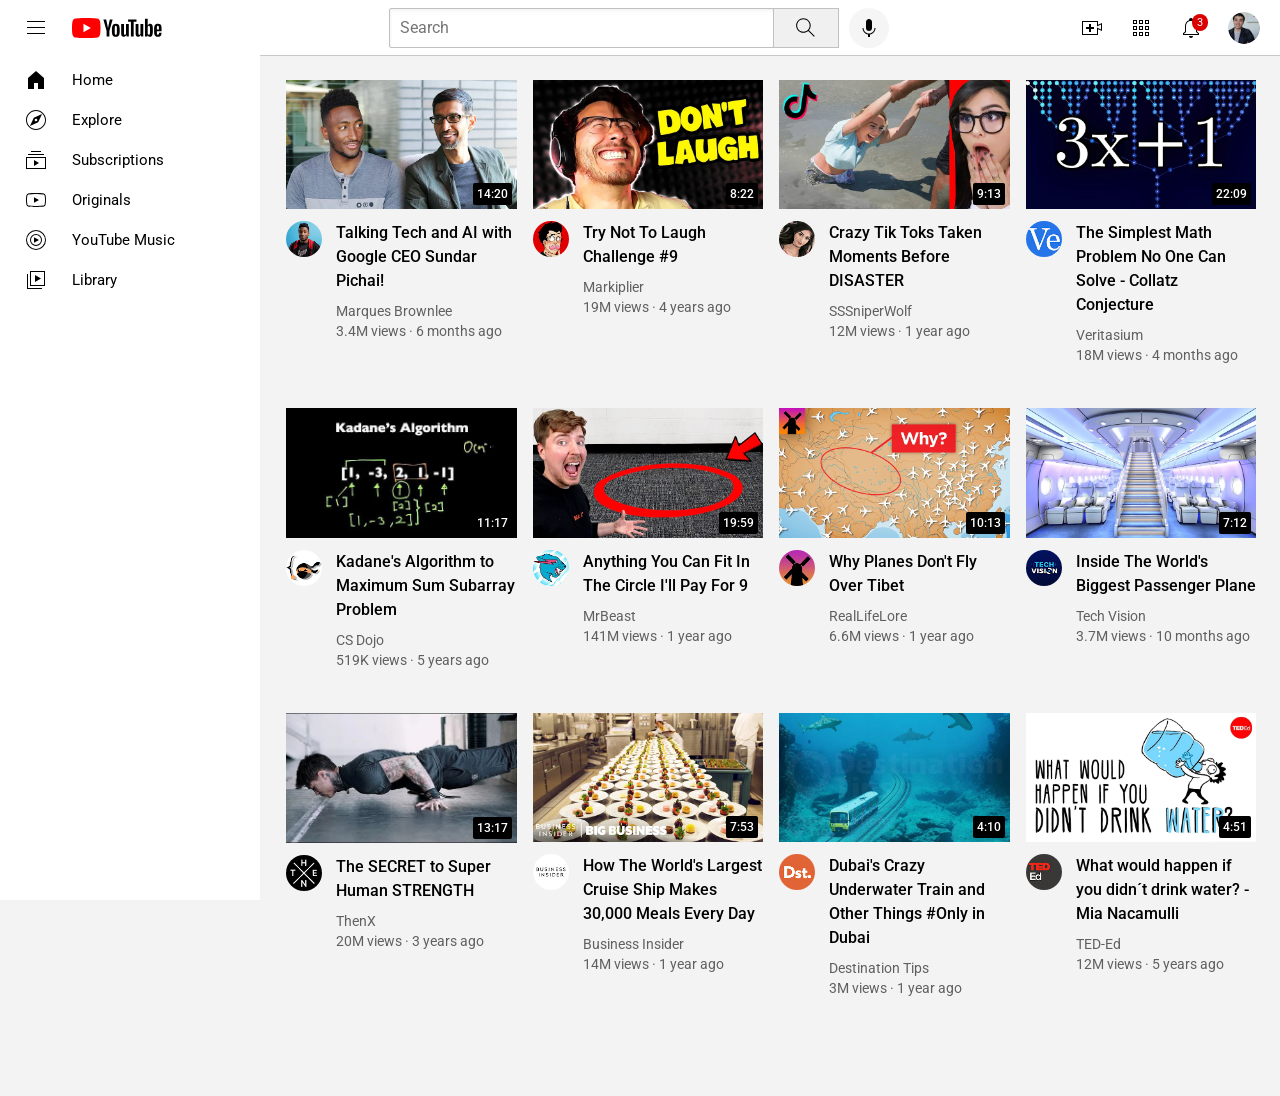
==== index.html @ 4fa96672 "Rename youtube.html to index.html For the github page" ====
<!doctype html>
<html>
  <head>
    <title>Youtube.com Clone</title>
    <title>Text Practice</title>
    <link rel="preconnect" href="https://fonts.googleapis.com" />
    <link rel="preconnect" href="https://fonts.gstatic.com" crossorigin />
    <link
      href="https://fonts.googleapis.com/css2?family=Roboto:ital,wght@0,100..900;1,100..900&display=swap"
      rel="stylesheet"
    />
    <link rel="stylesheet" href="styles/general.css" />
    <link rel="stylesheet" href="styles/video.css" />
    <link rel="stylesheet" href="styles/header.css" />
    <link rel="stylesheet" href="styles/sidebar.css" />
  </head>

  <body>
    <header class="header">
      <div class="left-section">
        <img class="hamburger-menu" src="icons/hamburger-menu.svg" />
        <img class="youtube-logo" src="icons/youtube-logo.svg" />
      </div>
      <div class="middle-section">
        <input class="search-bar" type="textbox" placeholder="Search" />
        <button class="search-button">
          <img class="search-icon" src="icons/search.svg" />
          <div class="tooltip">Search</div>
          <!--
            Tooltip done with position absolute inside a position relative element
          -->
        </button>
        <button class="voice-search-button">
          <img class="voice-search-icon" src="icons/voice-search-icon.svg" />
          <div class="tooltip">Search with your voice</div>
        </button>
      </div>
      <div class="right-section">
        <div class="upload-icon-container">
          <img class="upload-icon" src="icons/upload.svg" />
          <div class="tooltip">Create</div>
        </div>
        <div class="youtube-apps-icon-container">
          <img class="youtube-apps-icon" src="icons/youtube-apps.svg" />
          <div class="tooltip">Youtube Apps</div>
        </div>
        <div class="notifications-icon-container">
          <img class="notifications-icon" src="icons/notifications.svg" />
          <div class="notifications-count">3</div>
          <div class="tooltip">Notifications</div>
        </div>
        <img
          class="current-user-picture"
          src="channel-pictures/my-channel.jpeg"
        />
      </div>
    </header>

    <nav class="sidebar">
      <div class="sidebar-link">
        <img src="icons/home.svg" />
        <div>Home</div>
      </div>
      <div class="sidebar-link">
        <img src="icons/explore.svg" />
        <div>Explore</div>
      </div>
      <div class="sidebar-link">
        <img src="icons/subscriptions.svg" />
        <div>Subscriptions</div>
      </div>
      <div class="sidebar-link">
        <img src="icons/originals.svg" />
        <div>Originals</div>
      </div>
      <div class="sidebar-link">
        <img src="icons/youtube-music.svg" />
        <div>YouTube Music</div>
      </div>
      <div class="sidebar-link">
        <img src="icons/library.svg" />
        <div>Library</div>
      </div>
    </nav>

    <main>
      <section class="video-grid">
        <div class="video-preview">
          <div class="thumbnail-row">
            <a href="https://www.youtube.com/watch?v=n2RNcPRtAiY">
              <img class="thumbnail" src="thumbnails/thumbnail-1.webp" />
            </a>

            <div class="video-time">14:20</div>
          </div>

          <div class="video-info-grid">
            <div class="channel-picture">
              <div class="channel-picture-container">
                <a href="https://www.youtube.com/c/mkbhd">
                  <img
                    class="profile-picture"
                    src="channel-pictures/channel-1.jpeg"
                  />
                </a>
                <div class="tooltip">
                  <img
                    class="tooltip-profile-picture"
                    src="channel-pictures/channel-1.jpeg"
                  />
                  <div>
                    <div class="tooltip-channel-name">Marques Brownlee</div>
                    <div class="tooltip-channel-subs">15M subscribers</div>
                  </div>
                </div>
              </div>
            </div>
            <div class="video-info">
              <p class="video-title">
                <a href="https://www.youtube.com/watch?v=n2RNcPRtAiY"
                  >Talking Tech and AI with Google CEO Sundar Pichai!</a
                >
              </p>
              <p class="video-author">Marques Brownlee</p>
              <p class="video-stats">3.4M views &#183; 6 months ago</p>
            </div>
          </div>
        </div>

        <div class="video-preview">
          <div class="thumbnail-row">
            <a href="https://www.youtube.com/watch?v=mP0RAo9SKZk">
              <img class="thumbnail" src="thumbnails/thumbnail-2.webp" />
            </a>
            <div class="video-time">8:22</div>
          </div>

          <div class="video-info-grid">
            <div class="channel-picture">
              <div class="channel-picture-container">
                <a href="https://www.youtube.com/c/markiplier">
                  <img
                    class="profile-picture"
                    src="channel-pictures/channel-2.jpeg"
                  />
                </a>
                <div class="tooltip">
                  <img
                    class="tooltip-profile-picture"
                    src="channel-pictures/channel-2.jpeg"
                  />
                  <div>
                    <div class="tooltip-channel-name">Markiplier</div>
                    <div class="tooltip-channel-subs">22M subscribers</div>
                  </div>
                </div>
              </div>
            </div>
            <div class="video-info">
              <p class="video-title">
                <a href="https://www.youtube.com/watch?v=mP0RAo9SKZk"
                  >Try Not To Laugh Challenge #9</a
                >
              </p>
              <p class="video-author">Markiplier</p>
              <p class="video-stats">19M views &#183; 4 years ago</p>
            </div>
          </div>
        </div>

        <div class="video-preview">
          <div class="thumbnail-row">
            <a href="https://www.youtube.com/watch?v=FgjPQQeTh1w">
              <img class="thumbnail" src="thumbnails/thumbnail-3.webp" />
            </a>

            <div class="video-time">9:13</div>
          </div>

          <div class="video-info-grid">
            <div class="channel-picture">
              <div class="channel-picture-container">
                <a href="https://www.youtube.com/user/SSSniperWolf">
                  <img
                    class="profile-picture"
                    src="channel-pictures/channel-3.jpeg"
                  />
                </a>
                <div class="tooltip">
                  <img
                    class="tooltip-profile-picture"
                    src="channel-pictures/channel-3.jpeg"
                  />
                  <div>
                    <div class="tooltip-channel-name">SSSniperWolf</div>
                    <div class="tooltip-channel-subs">19M subscribers</div>
                  </div>
                </div>
              </div>
            </div>
            <div class="video-info">
              <p class="video-title">
                <a href="https://www.youtube.com/watch?v=FgjPQQeTh1w">
                  Crazy Tik Toks Taken Moments Before DISASTER
                </a>
              </p>
              <p class="video-author">SSSniperWolf</p>
              <p class="video-stats">12M views &#183; 1 year ago</p>
            </div>
          </div>
        </div>

        <div class="video-preview">
          <div class="thumbnail-row">
            <a href="https://www.youtube.com/watch?v=094y1Z2wpJg">
              <img class="thumbnail" src="thumbnails/thumbnail-4.webp" />
            </a>
            <div class="video-time">22:09</div>
          </div>

          <div class="video-info-grid">
            <div class="channel-picture">
              <div class="channel-picture-container">
                <a href="https://www.youtube.com/c/veritasium">
                  <img
                    class="profile-picture"
                    src="channel-pictures/channel-4.jpeg"
                  />
                </a>
                <div class="tooltip">
                  <img
                    class="tooltip-profile-picture"
                    src="channel-pictures/channel-4.jpeg"
                  />
                  <div>
                    <div class="tooltip-channel-name">Veritasium</div>
                    <div class="tooltip-channel-subs">10M subscribers</div>
                  </div>
                </div>
              </div>
            </div>
            <div class="video-info">
              <p class="video-title">
                <a href="https://www.youtube.com/watch?v=094y1Z2wpJg">
                  The Simplest Math Problem No One Can Solve - Collatz
                  Conjecture
                </a>
              </p>
              <p class="video-author">Veritasium</p>
              <p class="video-stats">18M views &#183; 4 months ago</p>
            </div>
          </div>
        </div>

        <div class="video-preview">
          <div class="thumbnail-row">
            <a href="https://www.youtube.com/watch?v=86CQq3pKSUw">
              <img class="thumbnail" src="thumbnails/thumbnail-5.webp" />
            </a>
            <div class="video-time">11:17</div>
          </div>

          <div class="video-info-grid">
            <div class="channel-picture">
              <div class="channel-picture-container">
                <a href="https://www.youtube.com/c/CSDojo">
                  <img
                    class="profile-picture"
                    src="channel-pictures/channel-5.jpeg"
                  />
                </a>
                <div class="tooltip">
                  <img
                    class="tooltip-profile-picture"
                    src="channel-pictures/channel-5.jpeg"
                  />
                  <div>
                    <div class="tooltip-channel-name">CS Dojo</div>
                    <div class="tooltip-channel-subs">7M subscribers</div>
                  </div>
                </div>
              </div>
            </div>
            <div class="video-info">
              <p class="video-title">
                <a href="https://www.youtube.com/watch?v=86CQq3pKSUw">
                  Kadane's Algorithm to Maximum Sum Subarray Problem
                </a>
              </p>
              <p class="video-author">CS Dojo</p>
              <p class="video-stats">519K views &#183; 5 years ago</p>
            </div>
          </div>
        </div>

        <div class="video-preview">
          <div class="thumbnail-row">
            <a href="https://www.youtube.com/watch?v=yXWw0_UfSFg">
              <img class="thumbnail" src="thumbnails/thumbnail-6.webp" />
            </a>
            <div class="video-time">19:59</div>
          </div>

          <div class="video-info-grid">
            <div class="channel-picture">
              <div class="channel-picture-container">
                <a
                  href="https://www.youtube.com/channel/UCX6OQ3DkcsbYNE6H8uQQuVA"
                >
                  <img
                    class="profile-picture"
                    src="channel-pictures/channel-6.jpeg"
                  />
                </a>
                <div class="tooltip">
                  <img
                    class="tooltip-profile-picture"
                    src="channel-pictures/channel-6.jpeg"
                  />
                  <div>
                    <div class="tooltip-channel-name">MrBeast</div>
                    <div class="tooltip-channel-subs">27M subscribers</div>
                  </div>
                </div>
              </div>
            </div>
            <div class="video-info">
              <p class="video-title">
                <a href="https://www.youtube.com/watch?v=yXWw0_UfSFg">
                  Anything You Can Fit In The Circle I&#39;ll Pay For 9
                </a>
              </p>
              <p class="video-author">MrBeast</p>
              <p class="video-stats">141M views &#183; 1 year ago</p>
            </div>
          </div>
        </div>

        <div class="video-preview">
          <div class="thumbnail-row">
            <a href="https://www.youtube.com/watch?v=fNVa1qMbF9Y">
              <img class="thumbnail" src="thumbnails/thumbnail-7.webp" />
            </a>
            <div class="video-time">10:13</div>
          </div>

          <div class="video-info-grid">
            <div class="channel-picture">
              <div class="channel-picture-container">
                <a
                  href="https://www.youtube.com/channel/UCP5tjEmvPItGyLhmjdwP7Ww"
                >
                  <img
                    class="profile-picture"
                    src="channel-pictures/channel-7.jpeg"
                  />
                </a>
                <div class="tooltip">
                  <img
                    class="tooltip-profile-picture"
                    src="channel-pictures/channel-7.jpeg"
                  />
                  <div>
                    <div class="tooltip-channel-name">RealLifeLore</div>
                    <div class="tooltip-channel-subs">6M subscribers</div>
                  </div>
                </div>
              </div>
            </div>
            <div class="video-info">
              <p class="video-title">
                <a href="https://www.youtube.com/watch?v=fNVa1qMbF9Y">
                  Why Planes Don&#39;t Fly Over Tibet
                </a>
              </p>
              <p class="video-author">RealLifeLore</p>
              <p class="video-stats">6.6M views &#183; 1 year ago</p>
            </div>
          </div>
        </div>

        <div class="video-preview">
          <div class="thumbnail-row">
            <a href="https://www.youtube.com/watch?v=lFm4EM1juls">
              <img class="thumbnail" src="thumbnails/thumbnail-8.webp" />
            </a>
            <div class="video-time">7:12</div>
          </div>

          <div class="video-info-grid">
            <div class="channel-picture">
              <div class="channel-picture-container">
                <a
                  href="https://www.youtube.com/channel/UCHAK6CyegY22Zj2GWrcaIxg"
                >
                  <img
                    class="profile-picture"
                    src="channel-pictures/channel-8.jpeg"
                  />
                </a>
                <div class="tooltip">
                  <img
                    class="tooltip-profile-picture"
                    src="channel-pictures/channel-8.jpeg"
                  />
                  <div>
                    <div class="tooltip-channel-name">Tech Vision</div>
                    <div class="tooltip-channel-subs">9M subscribers</div>
                  </div>
                </div>
              </div>
            </div>
            <div class="video-info">
              <p class="video-title">
                <a href="https://www.youtube.com/watch?v=lFm4EM1juls">
                  Inside The World&#39;s Biggest Passenger Plane
                </a>
              </p>
              <p class="video-author">Tech Vision</p>
              <p class="video-stats">3.7M views &#183; 10 months ago</p>
            </div>
          </div>
        </div>

        <div class="video-preview">
          <div class="thumbnail-row">
            <a href="https://www.youtube.com/watch?v=ixmxOlcrlUc">
              <img class="thumbnail" src="thumbnails/thumbnail-9.webp" />
            </a>
            <div class="video-time">13:17</div>
          </div>

          <div class="video-info-grid">
            <div class="channel-picture">
              <div class="channel-picture-container">
                <a href="https://www.youtube.com/c/OFFICIALTHENXSTUDIOS">
                  <img
                    class="profile-picture"
                    src="channel-pictures/channel-9.jpeg"
                  />
                </a>
                <div class="tooltip">
                  <img
                    class="tooltip-profile-picture"
                    src="channel-pictures/channel-9.jpeg"
                  />
                  <div>
                    <div class="tooltip-channel-name">Tech Vision</div>
                    <div class="tooltip-channel-subs">4M subscribers</div>
                  </div>
                </div>
              </div>
            </div>
            <div class="video-info">
              <p class="video-title">
                <a href="https://www.youtube.com/watch?v=ixmxOlcrlUc">
                  The SECRET to Super Human STRENGTH
                </a>
              </p>
              <p class="video-author">ThenX</p>
              <p class="video-stats">20M views &#183; 3 years ago</p>
            </div>
          </div>
        </div>

        <div class="video-preview">
          <div class="thumbnail-row">
            <a href="https://www.youtube.com/watch?v=R2vXbFp5C9o">
              <img class="thumbnail" src="thumbnails/thumbnail-10.webp" />
            </a>
            <div class="video-time">7:53</div>
          </div>

          <div class="video-info-grid">
            <div class="channel-picture">
              <div class="channel-picture-container">
                <a href="https://www.youtube.com/user/businessinsider">
                  <img
                    class="profile-picture"
                    src="channel-pictures/channel-10.jpeg"
                  />
                </a>
                <div class="tooltip">
                  <img
                    class="tooltip-profile-picture"
                    src="channel-pictures/channel-10.jpeg"
                  />
                  <div>
                    <div class="tooltip-channel-name">Business Insider</div>
                    <div class="tooltip-channel-subs">7M subscribers</div>
                  </div>
                </div>
              </div>
            </div>
            <div class="video-info">
              <p class="video-title">
                <a href="https://www.youtube.com/watch?v=R2vXbFp5C9o">
                  How The World&#39;s Largest Cruise Ship Makes 30,000 Meals
                  Every Day
                </a>
              </p>
              <p class="video-author">Business Insider</p>
              <p class="video-stats">14M views &#183; 1 year ago</p>
            </div>
          </div>
        </div>

        <div class="video-preview">
          <div class="thumbnail-row">
            <a href="https://www.youtube.com/watch?v=0nZuYyXET3s">
              <img class="thumbnail" src="thumbnails/thumbnail-11.webp" />
            </a>
            <div class="video-time">4:10</div>
          </div>

          <div class="video-info-grid">
            <div class="channel-picture">
              <div class="channel-picture-container">
                <a href="https://www.youtube.com/c/Destinationtips">
                  <img
                    class="profile-picture"
                    src="channel-pictures/channel-11.jpeg"
                  />
                </a>
                <div class="tooltip">
                  <img
                    class="tooltip-profile-picture"
                    src="channel-pictures/channel-11.jpeg"
                  />
                  <div>
                    <div class="tooltip-channel-name">Destination Tips</div>
                    <div class="tooltip-channel-subs">5M subscribers</div>
                  </div>
                </div>
              </div>
            </div>
            <div class="video-info">
              <p class="video-title">
                <a href="https://www.youtube.com/watch?v=0nZuYyXET3s">
                  Dubai&#39;s Crazy Underwater Train and Other Things #Only in
                  Dubai
                </a>
              </p>
              <p class="video-author">Destination Tips</p>
              <p class="video-stats">3M views &#183; 1 year ago</p>
            </div>
          </div>
        </div>

        <div class="video-preview">
          <div class="thumbnail-row">
            <a href="https://www.youtube.com/watch?v=0nZuYyXET3s">
              <img class="thumbnail" src="thumbnails/thumbnail-12.webp" />
            </a>
            <div class="video-time">4:51</div>
          </div>

          <div class="video-info-grid">
            <div class="channel-picture">
              <div class="channel-picture-container">
                <a href="https://www.youtube.com/c/Destinationtips">
                  <img
                    class="profile-picture"
                    src="channel-pictures/channel-12.jpeg"
                  />
                </a>
                <div class="tooltip">
                  <img
                    class="tooltip-profile-picture"
                    src="channel-pictures/channel-12.jpeg"
                  />
                  <div>
                    <div class="tooltip-channel-name">TED-Ed</div>
                    <div class="tooltip-channel-subs">26M subscribers</div>
                  </div>
                </div>
              </div>
            </div>
            <div class="video-info">
              <p class="video-title">
                <a href="https://www.youtube.com/watch?v=0nZuYyXET3s">
                  What would happen if you didn&acute;t drink water? - Mia
                  Nacamulli
                </a>
              </p>
              <p class="video-author">TED-Ed</p>
              <p class="video-stats">12M views &#183; 5 years ago</p>
            </div>
          </div>
        </div>
      </section>
    </main>
  </body>
</html>
---- styles/general.css ----
body {
  /*The style below, will be inherited (text-style)*/
  font-family: Roboto, Arial;
  margin: 0;
  padding-top: 80px;
  padding-left: 96px;
  padding-right: 24px;
  background-color: rgb(243, 243, 243);
  margin-bottom: 100px;
}

@media (min-width: 1200.1px) {
  body {
    padding-left: 286px;
  }
}

p, a {
  margin-top: 0;
  margin-bottom: 0;
}

a {
  color: black;
  text-decoration: none;
}
---- styles/video.css ----
.thumbnail-row {
  margin-bottom: 8px;
  position: relative;
}

.thumbnail {
  width: 100%;
}

.video-info-grid {
  display: grid;
  grid-template-columns: 50px 1fr;
}

.channel-picture-container {
  position: relative;
  display: inline-block;
}

.channel-picture-container .tooltip {
  position: absolute;
  background-color: white;
  left: 0;
  top: 45px;
  box-shadow: 0 0 8px rgba(0, 0, 0, 0.402);
  border-radius: 6px;
  padding-left: 15px;
  padding-right: 15px;
  padding-top: 10px;
  padding-bottom: 10px;
  display: flex;
  white-space: nowrap;
  align-items: center;
  opacity: 0;
  transition: opacity 0.15s;
  pointer-events: none;
  z-index: 1;
}

.channel-picture-container:hover .tooltip {
  opacity: 1;
}

.tooltip-profile-picture {
  width: 50px;
  border-radius: 25px;
  margin-right: 10px;
}

.tooltip-channel-name {
  font-weight: bold;
  margin-bottom: 3px;
}

.tooltip-channel-subs {
  font-size: 14px;
  color: rgb(96, 96, 96);
}

.profile-picture {
  width: 36px;
  border-radius: 18px;
}

.video-title {
  font-size: 14px;
  font-weight: 500;
  line-height: 20px;
  margin-bottom: 10px;
}

.video-author,
.video-stats {
  font-size: 12px;
  color: rgb(96, 96, 96);
}

.video-author {
  margin-bottom: 4px;
}

@media (min-width: 1000px) {
  .video-author,
  .video-stats {
    font-size: 14px;
  }

  .video-title {
    font-size: 16px;
    line-height: 24px;
  }
}

.video-grid {
  display: grid;
  grid-template-columns: 1fr 1fr 1fr;
  column-gap: 16px;
  row-gap: 45px;
}

@media (max-width: 750px) {
  .video-grid {
    grid-template-columns: 1fr 1fr;
  }
}

@media (min-width: 751px) and (max-width: 999px) {
  .video-grid {
    grid-template-columns: 1fr 1fr 1fr;
  }
}

@media (min-width: 1000px) {
  .video-grid {
    grid-template-columns: 1fr 1fr 1fr 1fr;
  }
}

.video-time {
  background-color: black;
  color: white;
  position: absolute;
  bottom: 8px;
  right: 5px;
  font-size: 12px;
  font-weight: 500;
  padding: 4px;
  border-radius: 2px;
}
---- styles/header.css ----
.header {
  height: 55px;
  display: flex;
  justify-content: space-between;
  position: fixed;
  top: 0;
  left: 0;
  right: 0;
  background-color: white;
  border-bottom-width: 1px;
  border-bottom-style: solid;
  border-bottom-color: rgb(201, 201, 201);
  z-index: 100;
}

.left-section {
  margin-right: 70px;
  display: flex;
  align-items: center;
}

.hamburger-menu {
  height: 24px;
  margin-left: 24px;
  margin-right: 24px;
}

.youtube-logo {
  height: 20px;
}

.middle-section {
  flex: 1;
  margin-right: 35px;
  max-width: 500px;
  display: flex;
  align-items: center;
}

.search-bar {
  font-family: Roboto, Arial;
  flex: 1;
  width: 0;
  height: 36px;
  padding-left: 10px;
  font-size: 16px;
  border: 1px solid rgb(192, 192, 192);
  border-radius: 2px;
  box-shadow: inset 1px 2px 3px rgba(0, 0, 0, 0.048);
}

.search-bar::placeholder {
  font-size: 16px;
}

.search-button {
  height: 40px;
  width: 66px;
  background-color: rgb(240, 240, 240);
  border-width: 1px;
  border-style: solid;
  border-color: rgb(192, 192, 192);
  margin-left: -1px;
  margin-right: 10px;
}

.search-button,
.voice-search-button,
.upload-icon-container,
.youtube-apps-icon-container,
.notifications-icon-container {
  position: relative;
  display: flex;
  justify-content: center;
  align-items: center;
}

.search-button .tooltip,
.voice-search-button .tooltip,
.upload-icon-container .tooltip,
.youtube-apps-icon-container .tooltip,
.notifications-icon-container .tooltip {
  position: absolute;
  background-color: gray;
  color: white;
  padding-top: 4px;
  padding-bottom: 4px;
  padding-left: 8px;
  padding-right: 8px;
  border-radius: 2px;
  font-size: 12px;
  bottom: -30px;
  opacity: 0;
  transition: opacity 0.15s;
  pointer-events: none;
  white-space: nowrap;
  z-index: 1;
}

.search-button:hover .tooltip,
.voice-search-button:hover .tooltip,
.upload-icon-container:hover .tooltip,
.youtube-apps-icon-container:hover .tooltip,
.notifications-icon-container:hover .tooltip {
  opacity: 1;
}

.search-icon {
  height: 25px;
}

.voice-search-button {
  height: 40px;
  width: 40px;
  background-color: rgb(245, 245, 245);
  border-radius: 20px;
  border: none;
}

.voice-search-icon {
  height: 24px;
}

.right-section {
  width: 180px;
  margin-right: 20px;
  display: flex;
  align-items: center;
  justify-content: space-between;
  flex-shrink: 0;
}

.upload-icon,
.youtube-apps-icon,
.notifications-icon {
  height: 24px;
}

.notifications-count {
  position: absolute;
  top: -2px;
  right: -5px;
  background-color: rgb(218, 0, 0);
  color: white;

  font-size: 11px;
  padding-left: 5px;
  padding-right: 5px;
  padding-top: 2px;
  padding-bottom: 2px;
  border-radius: 15px;
  /*border-color: white*/
}

.current-user-picture {
  height: 32px;
  border-radius: 16px;
}
---- styles/sidebar.css ----
.sidebar {
  position: fixed;
  left: 0;
  bottom: 0;
  top: 55px;
  background-color: white;
  width: 72px;
  z-index: 101;
  padding-top: 5px;
  transition:
    padding 0.15s,
    width 0.15s;
}

.sidebar-link {
  height: 74px;
  display: flex;
  justify-content: center;
  align-items: center;
  flex-direction: column;
  cursor: pointer;
  transition:
    height 0.15s,
    justify-content 0.15s,
    flex-direction 0.15s,
    padding 0.15s;
}

.sidebar-link:hover {
  background-color: rgb(235, 235, 235);
}

.sidebar-link img {
  height: 24px;
  margin-bottom: 4px;
  transition: margin 0.15s;
}

.sidebar-link div {
  font-size: 10px;
  transition: font-size 0.15s;
}

@media (min-width: 1200px) {
  .sidebar {
    width: 260px;
  }

  .sidebar-link {
    padding-left: 24px;
    height: 40px;
    justify-content: left;
    flex-direction: row;
  }

  .sidebar-link img {
    margin-bottom: 0;
    margin-right: 24px;
  }

  .sidebar-link div {
    font-size: 15px;
  }
}
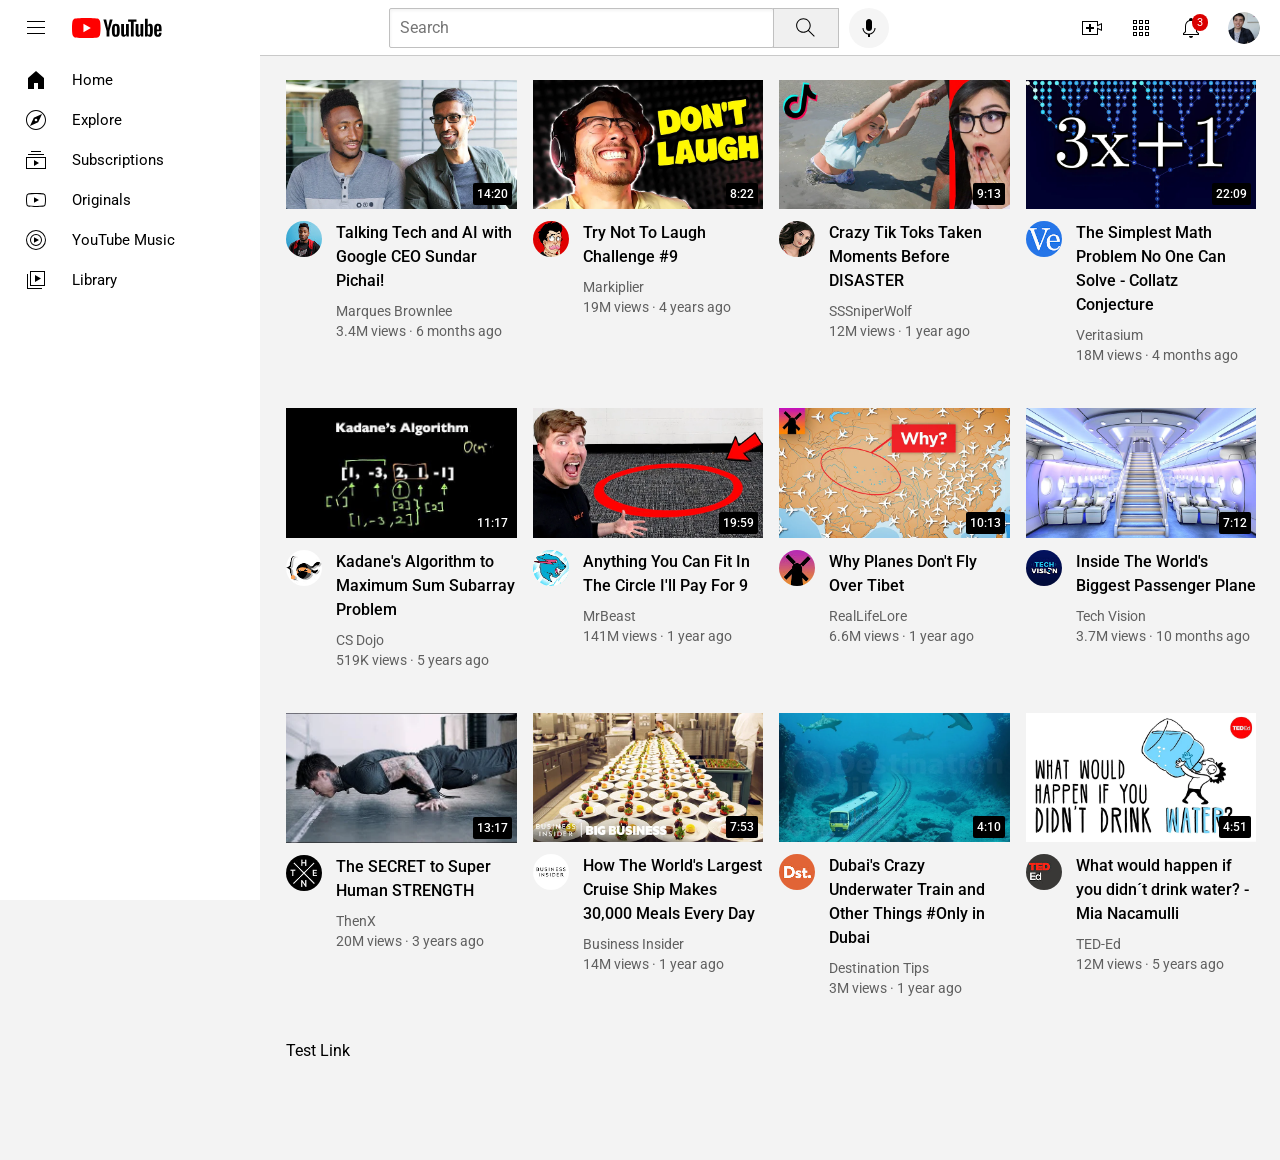
==== commit 830ef304: "Update index.html added link to test.html" ====
--- a/index.html
+++ b/index.html
@@ -588,6 +588,8 @@
             </div>
           </div>
         </div>
+
+        <a href="test.html">Test Link</a>
       </section>
     </main>
   </body>
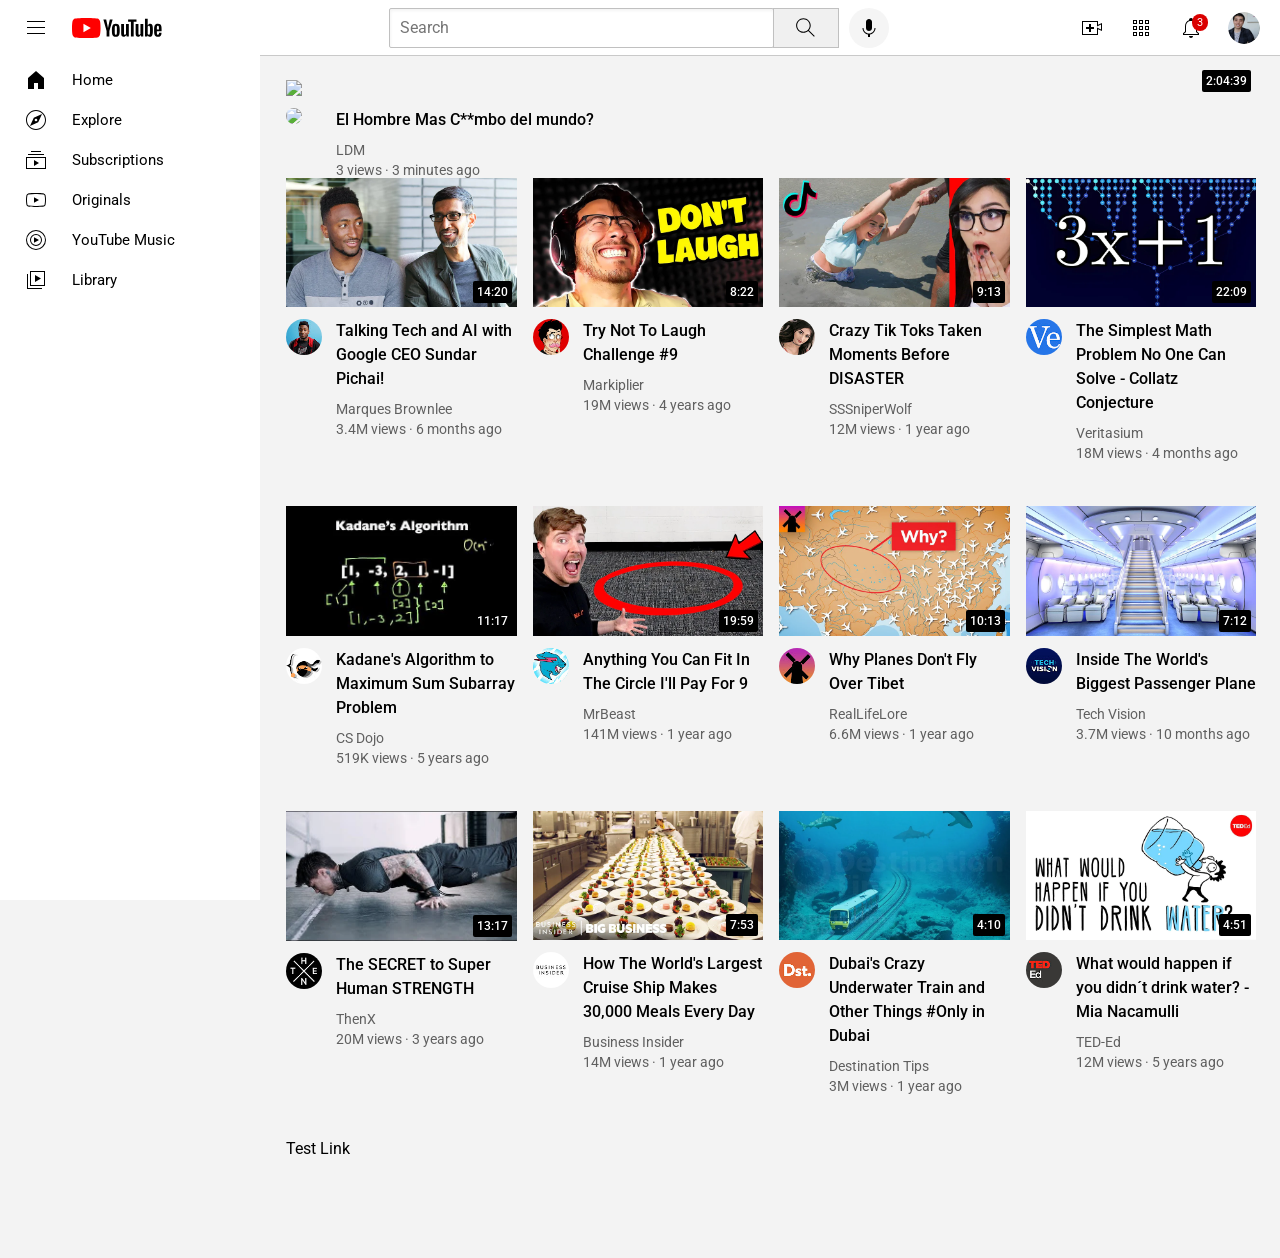
==== commit 646344ea: "Update index.html" ====
--- a/index.html
+++ b/index.html
@@ -84,6 +84,47 @@
     </nav>
 
     <main>
+      <div class="video-preview">
+          <div class="thumbnail-row">
+            <a href="https://www.google.com">
+              <img class="thumbnail" src="thumbnails/thumbnail-13.webp" />
+            </a>
+            <div class="video-time">2:04:39</div>
+          </div>
+
+          <div class="video-info-grid">
+            <div class="channel-picture">
+              <div class="channel-picture-container">
+                <a href="https://www.google.com">
+                  <img
+                    class="profile-picture"
+                    src="thumbnails/thumbnail-13.webp"
+                  />
+                </a>
+                <div class="tooltip">
+                  <img
+                    class="tooltip-profile-picture"
+                    src="thumbnails/thumbnail-13.webp"
+                  />
+                  <div>
+                    <div class="tooltip-channel-name">LDM</div>
+                    <div class="tooltip-channel-subs">2 subscribers</div>
+                  </div>
+                </div>
+              </div>
+            </div>
+            <div class="video-info">
+              <p class="video-title">
+                <a href="https://www.google.com">
+                  El Hombre Mas C**mbo del mundo?
+                </a>
+              </p>
+              <p class="video-author">LDM</p>
+              <p class="video-stats">3 views &#183; 3 minutes ago</p>
+            </div>
+          </div>
+        </div>
+      
       <section class="video-grid">
         <div class="video-preview">
           <div class="thumbnail-row">
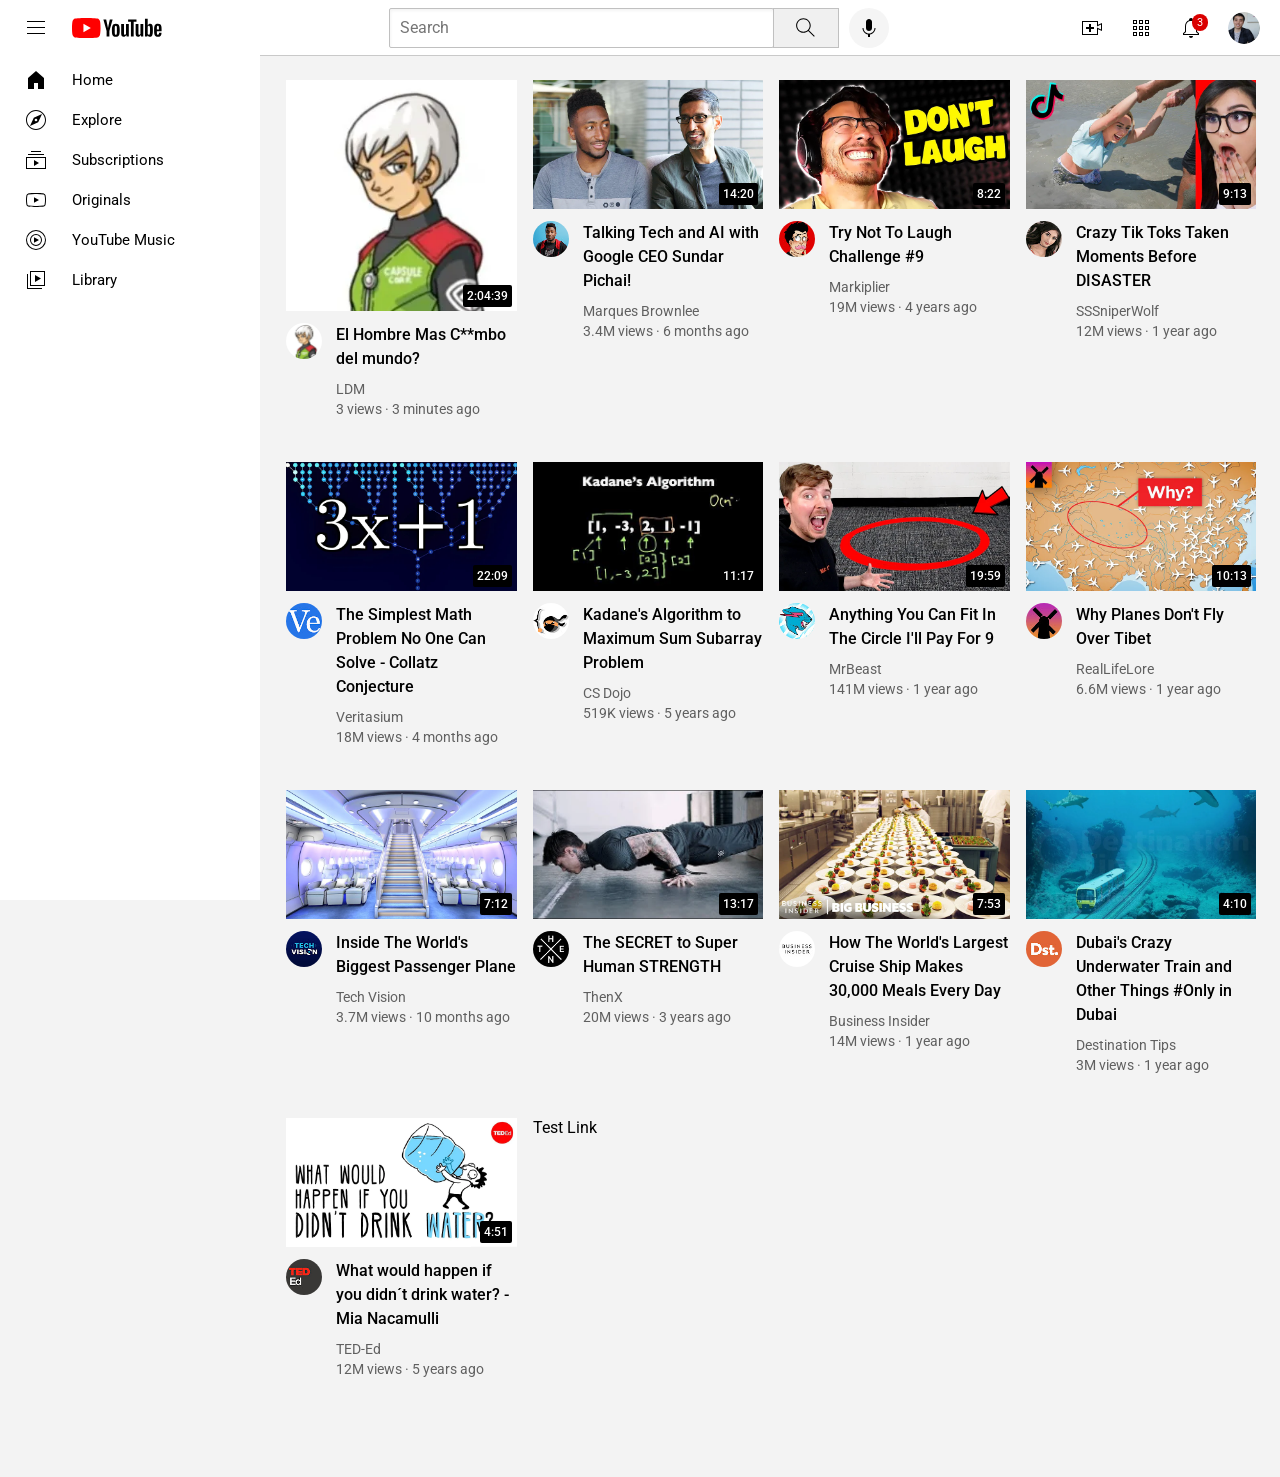
==== commit 3a9b0a1a: "Update index.html" ====
--- a/index.html
+++ b/index.html
@@ -84,7 +84,8 @@
     </nav>
 
     <main>
-      <div class="video-preview">
+      <section class="video-grid">
+        <div class="video-preview">
           <div class="thumbnail-row">
             <a href="https://www.google.com">
               <img class="thumbnail" src="thumbnails/thumbnail-13.webp" />
@@ -124,8 +125,7 @@
             </div>
           </div>
         </div>
-      
-      <section class="video-grid">
+        
         <div class="video-preview">
           <div class="thumbnail-row">
             <a href="https://www.youtube.com/watch?v=n2RNcPRtAiY">
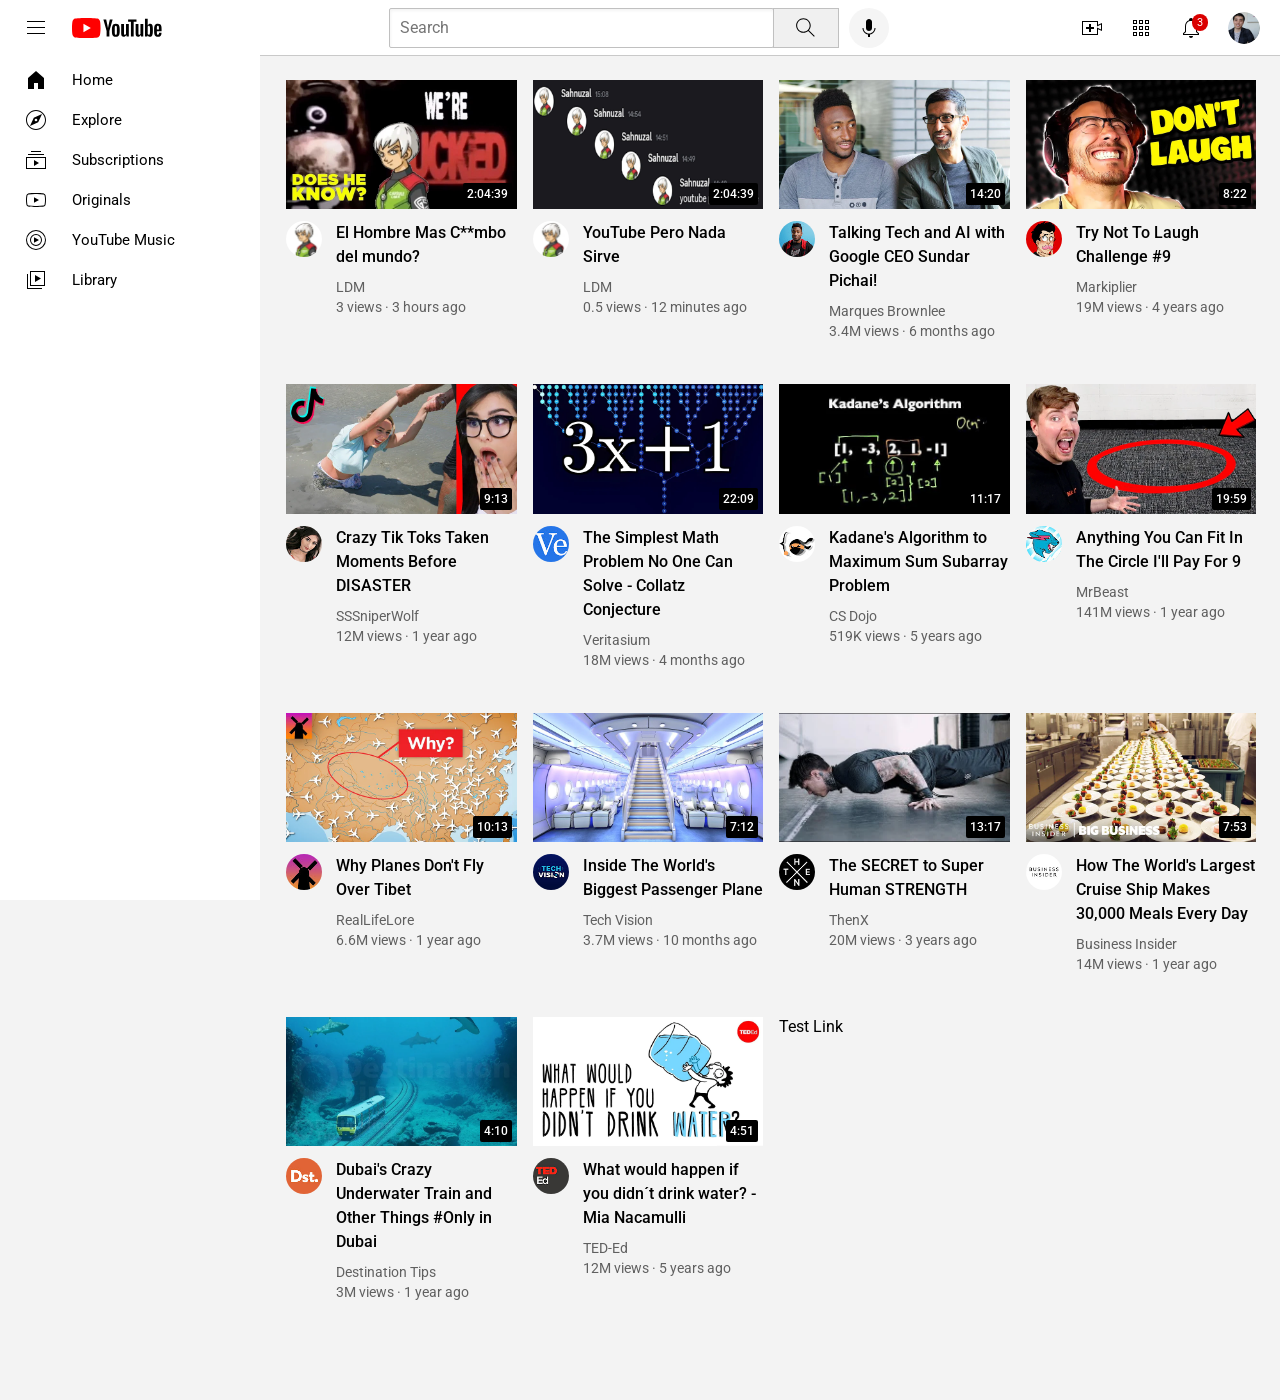
==== commit d034b604: "feat: Added more videos & fixes" ====
--- a/index.html
+++ b/index.html
@@ -99,13 +99,13 @@
                 <a href="https://www.google.com">
                   <img
                     class="profile-picture"
-                    src="thumbnails/thumbnail-13.webp"
-                  />
-                </a>
-                <div class="tooltip">
-                  <img
-                    class="tooltip-profile-picture"
-                    src="thumbnails/thumbnail-13.webp"
+                    src="channel-pictures/channel-13.webp"
+                  />
+                </a>
+                <div class="tooltip">
+                  <img
+                    class="tooltip-profile-picture"
+                    src="channel-pictures/channel-13.webp"
                   />
                   <div>
                     <div class="tooltip-channel-name">LDM</div>
@@ -121,7 +121,48 @@
                 </a>
               </p>
               <p class="video-author">LDM</p>
-              <p class="video-stats">3 views &#183; 3 minutes ago</p>
+              <p class="video-stats">3 views &#183; 3 hours ago</p>
+            </div>
+          </div>
+        </div>
+
+        <div class="video-preview">
+          <div class="thumbnail-row">
+            <a href="https://www.google.com">
+              <img class="thumbnail" src="thumbnails/thumbnail-14.webp" />
+            </a>
+            <div class="video-time">2:04:39</div>
+          </div>
+
+          <div class="video-info-grid">
+            <div class="channel-picture">
+              <div class="channel-picture-container">
+                <a href="https://www.google.com">
+                  <img
+                    class="profile-picture"
+                    src="channel-pictures/channel-13.webp"
+                  />
+                </a>
+                <div class="tooltip">
+                  <img
+                    class="tooltip-profile-picture"
+                    src="channel-pictures/channel-13.webp"
+                  />
+                  <div>
+                    <div class="tooltip-channel-name">LDM</div>
+                    <div class="tooltip-channel-subs">2 subscribers</div>
+                  </div>
+                </div>
+              </div>
+            </div>
+            <div class="video-info">
+              <p class="video-title">
+                <a href="https://www.google.com">
+                  YouTube Pero Nada Sirve
+                </a>
+              </p>
+              <p class="video-author">LDM</p>
+              <p class="video-stats">0.5 views &#183; 12 minutes ago</p>
             </div>
           </div>
         </div>
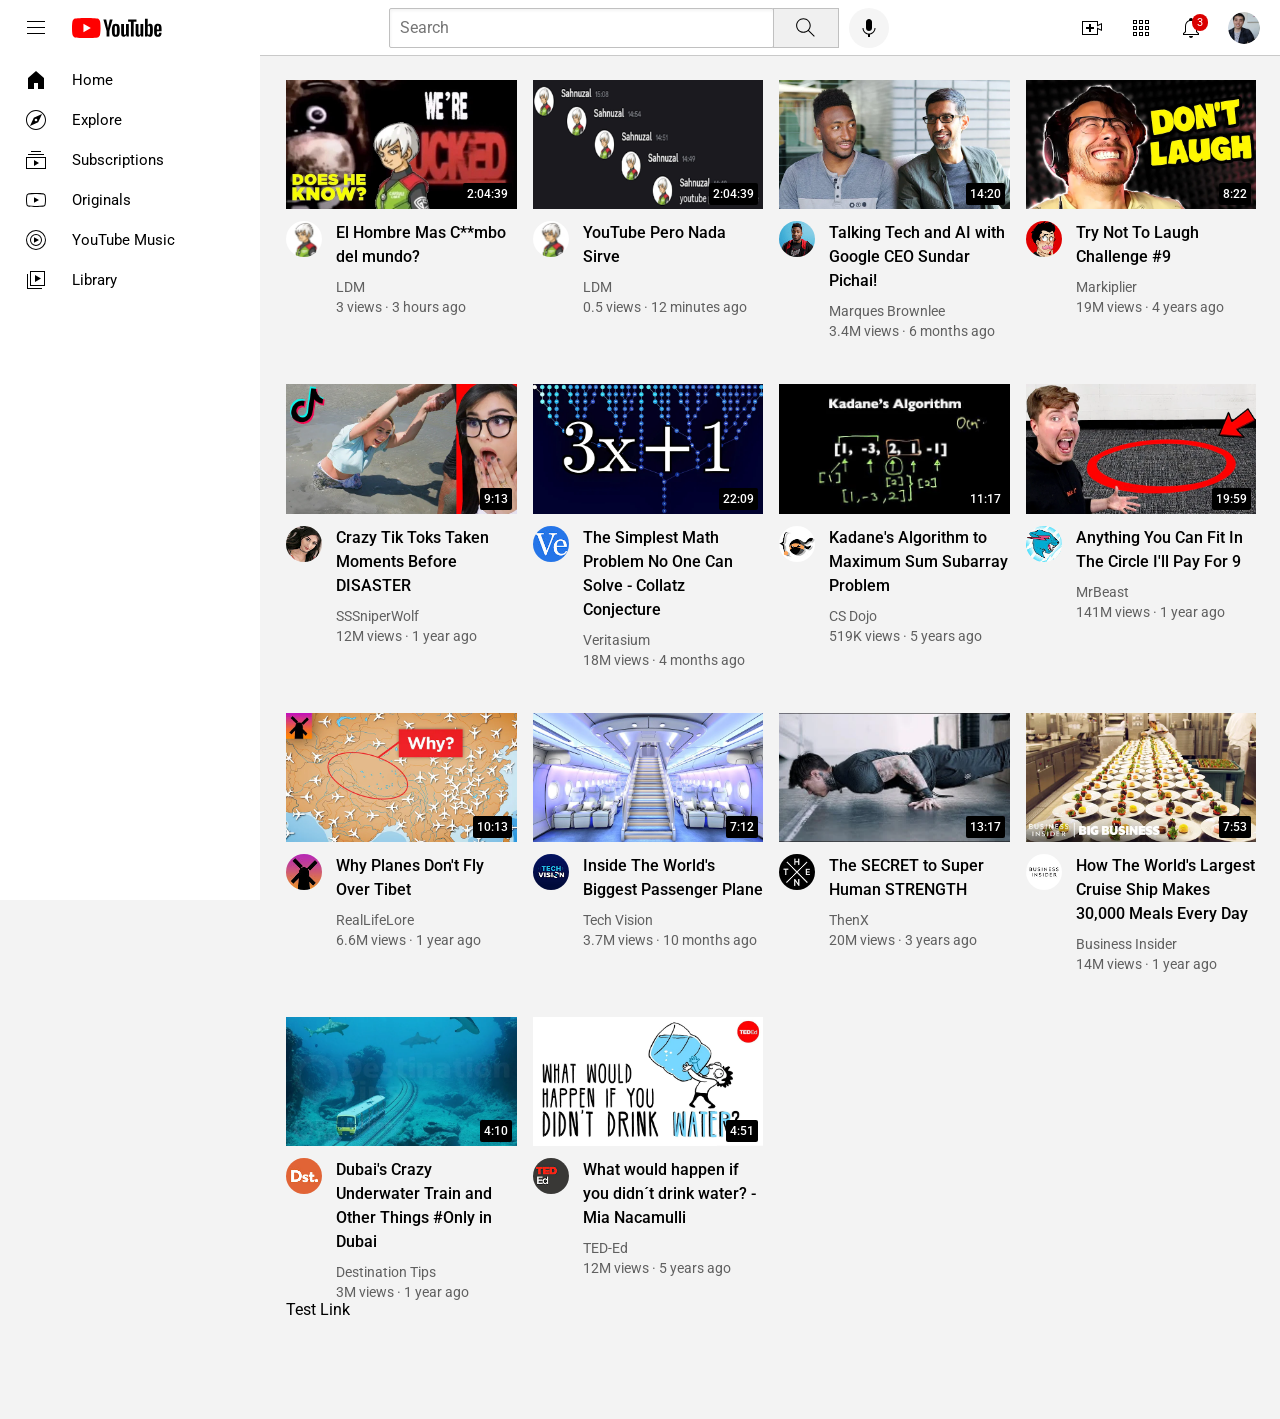
==== commit bd5b9f96: "fix: moves test link out of video grid" ====
--- a/index.html
+++ b/index.html
@@ -671,8 +671,8 @@
           </div>
         </div>
 
-        <a href="test.html">Test Link</a>
       </section>
+      <a href="test.html">Test Link</a>
     </main>
   </body>
 </html>
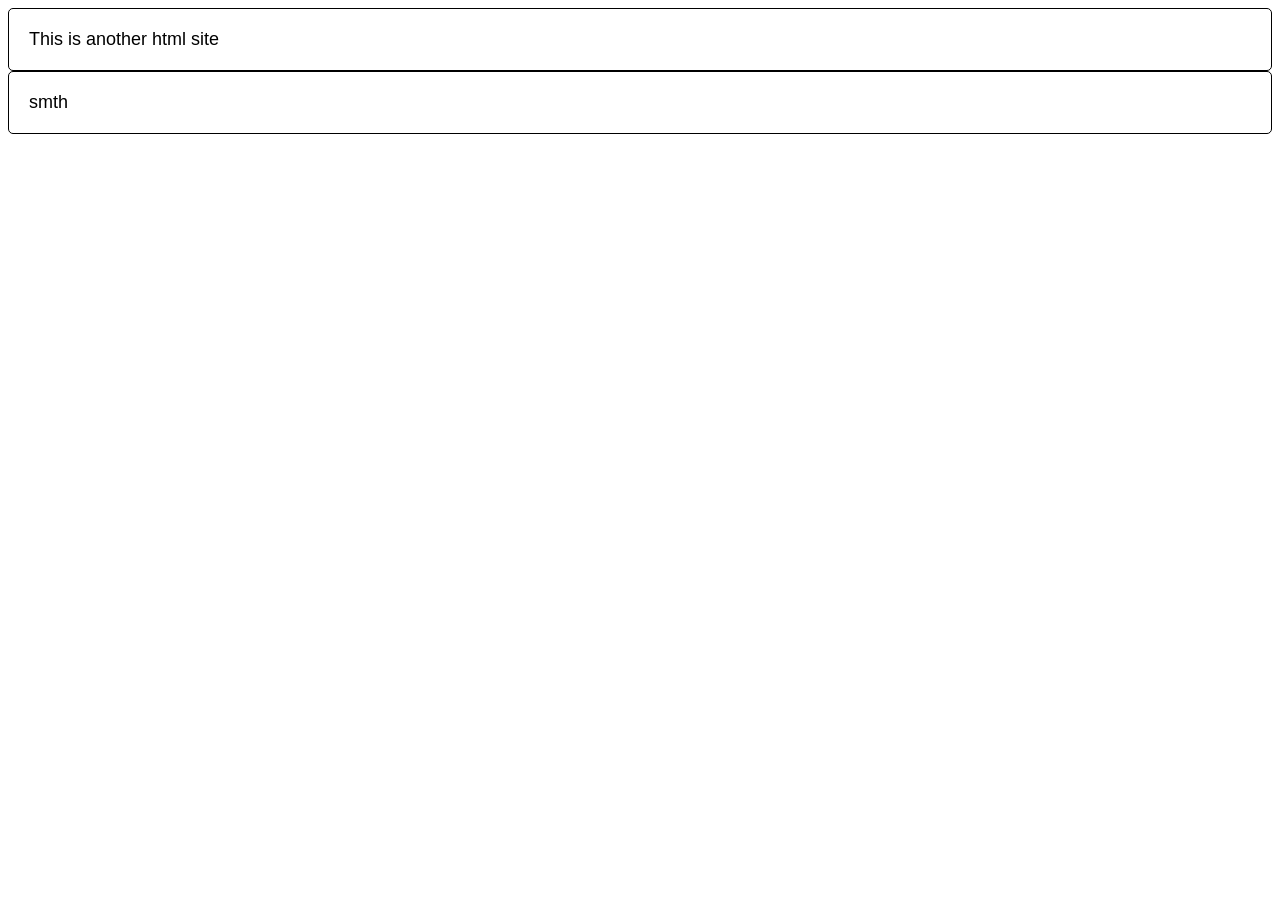
==== commit 32b3e695: "Rename test.html to index.html" ====
--- a/index.html
+++ b/index.html
@@ -1,678 +1,11 @@
-<!doctype html>
-<html>
-  <head>
-    <title>Youtube.com Clone</title>
-    <title>Text Practice</title>
-    <link rel="preconnect" href="https://fonts.googleapis.com" />
-    <link rel="preconnect" href="https://fonts.gstatic.com" crossorigin />
-    <link
-      href="https://fonts.googleapis.com/css2?family=Roboto:ital,wght@0,100..900;1,100..900&display=swap"
-      rel="stylesheet"
-    />
-    <link rel="stylesheet" href="styles/general.css" />
-    <link rel="stylesheet" href="styles/video.css" />
-    <link rel="stylesheet" href="styles/header.css" />
-    <link rel="stylesheet" href="styles/sidebar.css" />
-  </head>
-
-  <body>
-    <header class="header">
-      <div class="left-section">
-        <img class="hamburger-menu" src="icons/hamburger-menu.svg" />
-        <img class="youtube-logo" src="icons/youtube-logo.svg" />
-      </div>
-      <div class="middle-section">
-        <input class="search-bar" type="textbox" placeholder="Search" />
-        <button class="search-button">
-          <img class="search-icon" src="icons/search.svg" />
-          <div class="tooltip">Search</div>
-          <!--
-            Tooltip done with position absolute inside a position relative element
-          -->
-        </button>
-        <button class="voice-search-button">
-          <img class="voice-search-icon" src="icons/voice-search-icon.svg" />
-          <div class="tooltip">Search with your voice</div>
-        </button>
-      </div>
-      <div class="right-section">
-        <div class="upload-icon-container">
-          <img class="upload-icon" src="icons/upload.svg" />
-          <div class="tooltip">Create</div>
-        </div>
-        <div class="youtube-apps-icon-container">
-          <img class="youtube-apps-icon" src="icons/youtube-apps.svg" />
-          <div class="tooltip">Youtube Apps</div>
-        </div>
-        <div class="notifications-icon-container">
-          <img class="notifications-icon" src="icons/notifications.svg" />
-          <div class="notifications-count">3</div>
-          <div class="tooltip">Notifications</div>
-        </div>
-        <img
-          class="current-user-picture"
-          src="channel-pictures/my-channel.jpeg"
-        />
-      </div>
-    </header>
-
-    <nav class="sidebar">
-      <div class="sidebar-link">
-        <img src="icons/home.svg" />
-        <div>Home</div>
-      </div>
-      <div class="sidebar-link">
-        <img src="icons/explore.svg" />
-        <div>Explore</div>
-      </div>
-      <div class="sidebar-link">
-        <img src="icons/subscriptions.svg" />
-        <div>Subscriptions</div>
-      </div>
-      <div class="sidebar-link">
-        <img src="icons/originals.svg" />
-        <div>Originals</div>
-      </div>
-      <div class="sidebar-link">
-        <img src="icons/youtube-music.svg" />
-        <div>YouTube Music</div>
-      </div>
-      <div class="sidebar-link">
-        <img src="icons/library.svg" />
-        <div>Library</div>
-      </div>
-    </nav>
-
-    <main>
-      <section class="video-grid">
-        <div class="video-preview">
-          <div class="thumbnail-row">
-            <a href="https://www.google.com">
-              <img class="thumbnail" src="thumbnails/thumbnail-13.webp" />
-            </a>
-            <div class="video-time">2:04:39</div>
-          </div>
-
-          <div class="video-info-grid">
-            <div class="channel-picture">
-              <div class="channel-picture-container">
-                <a href="https://www.google.com">
-                  <img
-                    class="profile-picture"
-                    src="channel-pictures/channel-13.webp"
-                  />
-                </a>
-                <div class="tooltip">
-                  <img
-                    class="tooltip-profile-picture"
-                    src="channel-pictures/channel-13.webp"
-                  />
-                  <div>
-                    <div class="tooltip-channel-name">LDM</div>
-                    <div class="tooltip-channel-subs">2 subscribers</div>
-                  </div>
-                </div>
-              </div>
-            </div>
-            <div class="video-info">
-              <p class="video-title">
-                <a href="https://www.google.com">
-                  El Hombre Mas C**mbo del mundo?
-                </a>
-              </p>
-              <p class="video-author">LDM</p>
-              <p class="video-stats">3 views &#183; 3 hours ago</p>
-            </div>
-          </div>
-        </div>
-
-        <div class="video-preview">
-          <div class="thumbnail-row">
-            <a href="https://www.google.com">
-              <img class="thumbnail" src="thumbnails/thumbnail-14.webp" />
-            </a>
-            <div class="video-time">2:04:39</div>
-          </div>
-
-          <div class="video-info-grid">
-            <div class="channel-picture">
-              <div class="channel-picture-container">
-                <a href="https://www.google.com">
-                  <img
-                    class="profile-picture"
-                    src="channel-pictures/channel-13.webp"
-                  />
-                </a>
-                <div class="tooltip">
-                  <img
-                    class="tooltip-profile-picture"
-                    src="channel-pictures/channel-13.webp"
-                  />
-                  <div>
-                    <div class="tooltip-channel-name">LDM</div>
-                    <div class="tooltip-channel-subs">2 subscribers</div>
-                  </div>
-                </div>
-              </div>
-            </div>
-            <div class="video-info">
-              <p class="video-title">
-                <a href="https://www.google.com">
-                  YouTube Pero Nada Sirve
-                </a>
-              </p>
-              <p class="video-author">LDM</p>
-              <p class="video-stats">0.5 views &#183; 12 minutes ago</p>
-            </div>
-          </div>
-        </div>
-        
-        <div class="video-preview">
-          <div class="thumbnail-row">
-            <a href="https://www.youtube.com/watch?v=n2RNcPRtAiY">
-              <img class="thumbnail" src="thumbnails/thumbnail-1.webp" />
-            </a>
-
-            <div class="video-time">14:20</div>
-          </div>
-
-          <div class="video-info-grid">
-            <div class="channel-picture">
-              <div class="channel-picture-container">
-                <a href="https://www.youtube.com/c/mkbhd">
-                  <img
-                    class="profile-picture"
-                    src="channel-pictures/channel-1.jpeg"
-                  />
-                </a>
-                <div class="tooltip">
-                  <img
-                    class="tooltip-profile-picture"
-                    src="channel-pictures/channel-1.jpeg"
-                  />
-                  <div>
-                    <div class="tooltip-channel-name">Marques Brownlee</div>
-                    <div class="tooltip-channel-subs">15M subscribers</div>
-                  </div>
-                </div>
-              </div>
-            </div>
-            <div class="video-info">
-              <p class="video-title">
-                <a href="https://www.youtube.com/watch?v=n2RNcPRtAiY"
-                  >Talking Tech and AI with Google CEO Sundar Pichai!</a
-                >
-              </p>
-              <p class="video-author">Marques Brownlee</p>
-              <p class="video-stats">3.4M views &#183; 6 months ago</p>
-            </div>
-          </div>
-        </div>
-
-        <div class="video-preview">
-          <div class="thumbnail-row">
-            <a href="https://www.youtube.com/watch?v=mP0RAo9SKZk">
-              <img class="thumbnail" src="thumbnails/thumbnail-2.webp" />
-            </a>
-            <div class="video-time">8:22</div>
-          </div>
-
-          <div class="video-info-grid">
-            <div class="channel-picture">
-              <div class="channel-picture-container">
-                <a href="https://www.youtube.com/c/markiplier">
-                  <img
-                    class="profile-picture"
-                    src="channel-pictures/channel-2.jpeg"
-                  />
-                </a>
-                <div class="tooltip">
-                  <img
-                    class="tooltip-profile-picture"
-                    src="channel-pictures/channel-2.jpeg"
-                  />
-                  <div>
-                    <div class="tooltip-channel-name">Markiplier</div>
-                    <div class="tooltip-channel-subs">22M subscribers</div>
-                  </div>
-                </div>
-              </div>
-            </div>
-            <div class="video-info">
-              <p class="video-title">
-                <a href="https://www.youtube.com/watch?v=mP0RAo9SKZk"
-                  >Try Not To Laugh Challenge #9</a
-                >
-              </p>
-              <p class="video-author">Markiplier</p>
-              <p class="video-stats">19M views &#183; 4 years ago</p>
-            </div>
-          </div>
-        </div>
-
-        <div class="video-preview">
-          <div class="thumbnail-row">
-            <a href="https://www.youtube.com/watch?v=FgjPQQeTh1w">
-              <img class="thumbnail" src="thumbnails/thumbnail-3.webp" />
-            </a>
-
-            <div class="video-time">9:13</div>
-          </div>
-
-          <div class="video-info-grid">
-            <div class="channel-picture">
-              <div class="channel-picture-container">
-                <a href="https://www.youtube.com/user/SSSniperWolf">
-                  <img
-                    class="profile-picture"
-                    src="channel-pictures/channel-3.jpeg"
-                  />
-                </a>
-                <div class="tooltip">
-                  <img
-                    class="tooltip-profile-picture"
-                    src="channel-pictures/channel-3.jpeg"
-                  />
-                  <div>
-                    <div class="tooltip-channel-name">SSSniperWolf</div>
-                    <div class="tooltip-channel-subs">19M subscribers</div>
-                  </div>
-                </div>
-              </div>
-            </div>
-            <div class="video-info">
-              <p class="video-title">
-                <a href="https://www.youtube.com/watch?v=FgjPQQeTh1w">
-                  Crazy Tik Toks Taken Moments Before DISASTER
-                </a>
-              </p>
-              <p class="video-author">SSSniperWolf</p>
-              <p class="video-stats">12M views &#183; 1 year ago</p>
-            </div>
-          </div>
-        </div>
-
-        <div class="video-preview">
-          <div class="thumbnail-row">
-            <a href="https://www.youtube.com/watch?v=094y1Z2wpJg">
-              <img class="thumbnail" src="thumbnails/thumbnail-4.webp" />
-            </a>
-            <div class="video-time">22:09</div>
-          </div>
-
-          <div class="video-info-grid">
-            <div class="channel-picture">
-              <div class="channel-picture-container">
-                <a href="https://www.youtube.com/c/veritasium">
-                  <img
-                    class="profile-picture"
-                    src="channel-pictures/channel-4.jpeg"
-                  />
-                </a>
-                <div class="tooltip">
-                  <img
-                    class="tooltip-profile-picture"
-                    src="channel-pictures/channel-4.jpeg"
-                  />
-                  <div>
-                    <div class="tooltip-channel-name">Veritasium</div>
-                    <div class="tooltip-channel-subs">10M subscribers</div>
-                  </div>
-                </div>
-              </div>
-            </div>
-            <div class="video-info">
-              <p class="video-title">
-                <a href="https://www.youtube.com/watch?v=094y1Z2wpJg">
-                  The Simplest Math Problem No One Can Solve - Collatz
-                  Conjecture
-                </a>
-              </p>
-              <p class="video-author">Veritasium</p>
-              <p class="video-stats">18M views &#183; 4 months ago</p>
-            </div>
-          </div>
-        </div>
-
-        <div class="video-preview">
-          <div class="thumbnail-row">
-            <a href="https://www.youtube.com/watch?v=86CQq3pKSUw">
-              <img class="thumbnail" src="thumbnails/thumbnail-5.webp" />
-            </a>
-            <div class="video-time">11:17</div>
-          </div>
-
-          <div class="video-info-grid">
-            <div class="channel-picture">
-              <div class="channel-picture-container">
-                <a href="https://www.youtube.com/c/CSDojo">
-                  <img
-                    class="profile-picture"
-                    src="channel-pictures/channel-5.jpeg"
-                  />
-                </a>
-                <div class="tooltip">
-                  <img
-                    class="tooltip-profile-picture"
-                    src="channel-pictures/channel-5.jpeg"
-                  />
-                  <div>
-                    <div class="tooltip-channel-name">CS Dojo</div>
-                    <div class="tooltip-channel-subs">7M subscribers</div>
-                  </div>
-                </div>
-              </div>
-            </div>
-            <div class="video-info">
-              <p class="video-title">
-                <a href="https://www.youtube.com/watch?v=86CQq3pKSUw">
-                  Kadane's Algorithm to Maximum Sum Subarray Problem
-                </a>
-              </p>
-              <p class="video-author">CS Dojo</p>
-              <p class="video-stats">519K views &#183; 5 years ago</p>
-            </div>
-          </div>
-        </div>
-
-        <div class="video-preview">
-          <div class="thumbnail-row">
-            <a href="https://www.youtube.com/watch?v=yXWw0_UfSFg">
-              <img class="thumbnail" src="thumbnails/thumbnail-6.webp" />
-            </a>
-            <div class="video-time">19:59</div>
-          </div>
-
-          <div class="video-info-grid">
-            <div class="channel-picture">
-              <div class="channel-picture-container">
-                <a
-                  href="https://www.youtube.com/channel/UCX6OQ3DkcsbYNE6H8uQQuVA"
-                >
-                  <img
-                    class="profile-picture"
-                    src="channel-pictures/channel-6.jpeg"
-                  />
-                </a>
-                <div class="tooltip">
-                  <img
-                    class="tooltip-profile-picture"
-                    src="channel-pictures/channel-6.jpeg"
-                  />
-                  <div>
-                    <div class="tooltip-channel-name">MrBeast</div>
-                    <div class="tooltip-channel-subs">27M subscribers</div>
-                  </div>
-                </div>
-              </div>
-            </div>
-            <div class="video-info">
-              <p class="video-title">
-                <a href="https://www.youtube.com/watch?v=yXWw0_UfSFg">
-                  Anything You Can Fit In The Circle I&#39;ll Pay For 9
-                </a>
-              </p>
-              <p class="video-author">MrBeast</p>
-              <p class="video-stats">141M views &#183; 1 year ago</p>
-            </div>
-          </div>
-        </div>
-
-        <div class="video-preview">
-          <div class="thumbnail-row">
-            <a href="https://www.youtube.com/watch?v=fNVa1qMbF9Y">
-              <img class="thumbnail" src="thumbnails/thumbnail-7.webp" />
-            </a>
-            <div class="video-time">10:13</div>
-          </div>
-
-          <div class="video-info-grid">
-            <div class="channel-picture">
-              <div class="channel-picture-container">
-                <a
-                  href="https://www.youtube.com/channel/UCP5tjEmvPItGyLhmjdwP7Ww"
-                >
-                  <img
-                    class="profile-picture"
-                    src="channel-pictures/channel-7.jpeg"
-                  />
-                </a>
-                <div class="tooltip">
-                  <img
-                    class="tooltip-profile-picture"
-                    src="channel-pictures/channel-7.jpeg"
-                  />
-                  <div>
-                    <div class="tooltip-channel-name">RealLifeLore</div>
-                    <div class="tooltip-channel-subs">6M subscribers</div>
-                  </div>
-                </div>
-              </div>
-            </div>
-            <div class="video-info">
-              <p class="video-title">
-                <a href="https://www.youtube.com/watch?v=fNVa1qMbF9Y">
-                  Why Planes Don&#39;t Fly Over Tibet
-                </a>
-              </p>
-              <p class="video-author">RealLifeLore</p>
-              <p class="video-stats">6.6M views &#183; 1 year ago</p>
-            </div>
-          </div>
-        </div>
-
-        <div class="video-preview">
-          <div class="thumbnail-row">
-            <a href="https://www.youtube.com/watch?v=lFm4EM1juls">
-              <img class="thumbnail" src="thumbnails/thumbnail-8.webp" />
-            </a>
-            <div class="video-time">7:12</div>
-          </div>
-
-          <div class="video-info-grid">
-            <div class="channel-picture">
-              <div class="channel-picture-container">
-                <a
-                  href="https://www.youtube.com/channel/UCHAK6CyegY22Zj2GWrcaIxg"
-                >
-                  <img
-                    class="profile-picture"
-                    src="channel-pictures/channel-8.jpeg"
-                  />
-                </a>
-                <div class="tooltip">
-                  <img
-                    class="tooltip-profile-picture"
-                    src="channel-pictures/channel-8.jpeg"
-                  />
-                  <div>
-                    <div class="tooltip-channel-name">Tech Vision</div>
-                    <div class="tooltip-channel-subs">9M subscribers</div>
-                  </div>
-                </div>
-              </div>
-            </div>
-            <div class="video-info">
-              <p class="video-title">
-                <a href="https://www.youtube.com/watch?v=lFm4EM1juls">
-                  Inside The World&#39;s Biggest Passenger Plane
-                </a>
-              </p>
-              <p class="video-author">Tech Vision</p>
-              <p class="video-stats">3.7M views &#183; 10 months ago</p>
-            </div>
-          </div>
-        </div>
-
-        <div class="video-preview">
-          <div class="thumbnail-row">
-            <a href="https://www.youtube.com/watch?v=ixmxOlcrlUc">
-              <img class="thumbnail" src="thumbnails/thumbnail-9.webp" />
-            </a>
-            <div class="video-time">13:17</div>
-          </div>
-
-          <div class="video-info-grid">
-            <div class="channel-picture">
-              <div class="channel-picture-container">
-                <a href="https://www.youtube.com/c/OFFICIALTHENXSTUDIOS">
-                  <img
-                    class="profile-picture"
-                    src="channel-pictures/channel-9.jpeg"
-                  />
-                </a>
-                <div class="tooltip">
-                  <img
-                    class="tooltip-profile-picture"
-                    src="channel-pictures/channel-9.jpeg"
-                  />
-                  <div>
-                    <div class="tooltip-channel-name">Tech Vision</div>
-                    <div class="tooltip-channel-subs">4M subscribers</div>
-                  </div>
-                </div>
-              </div>
-            </div>
-            <div class="video-info">
-              <p class="video-title">
-                <a href="https://www.youtube.com/watch?v=ixmxOlcrlUc">
-                  The SECRET to Super Human STRENGTH
-                </a>
-              </p>
-              <p class="video-author">ThenX</p>
-              <p class="video-stats">20M views &#183; 3 years ago</p>
-            </div>
-          </div>
-        </div>
-
-        <div class="video-preview">
-          <div class="thumbnail-row">
-            <a href="https://www.youtube.com/watch?v=R2vXbFp5C9o">
-              <img class="thumbnail" src="thumbnails/thumbnail-10.webp" />
-            </a>
-            <div class="video-time">7:53</div>
-          </div>
-
-          <div class="video-info-grid">
-            <div class="channel-picture">
-              <div class="channel-picture-container">
-                <a href="https://www.youtube.com/user/businessinsider">
-                  <img
-                    class="profile-picture"
-                    src="channel-pictures/channel-10.jpeg"
-                  />
-                </a>
-                <div class="tooltip">
-                  <img
-                    class="tooltip-profile-picture"
-                    src="channel-pictures/channel-10.jpeg"
-                  />
-                  <div>
-                    <div class="tooltip-channel-name">Business Insider</div>
-                    <div class="tooltip-channel-subs">7M subscribers</div>
-                  </div>
-                </div>
-              </div>
-            </div>
-            <div class="video-info">
-              <p class="video-title">
-                <a href="https://www.youtube.com/watch?v=R2vXbFp5C9o">
-                  How The World&#39;s Largest Cruise Ship Makes 30,000 Meals
-                  Every Day
-                </a>
-              </p>
-              <p class="video-author">Business Insider</p>
-              <p class="video-stats">14M views &#183; 1 year ago</p>
-            </div>
-          </div>
-        </div>
-
-        <div class="video-preview">
-          <div class="thumbnail-row">
-            <a href="https://www.youtube.com/watch?v=0nZuYyXET3s">
-              <img class="thumbnail" src="thumbnails/thumbnail-11.webp" />
-            </a>
-            <div class="video-time">4:10</div>
-          </div>
-
-          <div class="video-info-grid">
-            <div class="channel-picture">
-              <div class="channel-picture-container">
-                <a href="https://www.youtube.com/c/Destinationtips">
-                  <img
-                    class="profile-picture"
-                    src="channel-pictures/channel-11.jpeg"
-                  />
-                </a>
-                <div class="tooltip">
-                  <img
-                    class="tooltip-profile-picture"
-                    src="channel-pictures/channel-11.jpeg"
-                  />
-                  <div>
-                    <div class="tooltip-channel-name">Destination Tips</div>
-                    <div class="tooltip-channel-subs">5M subscribers</div>
-                  </div>
-                </div>
-              </div>
-            </div>
-            <div class="video-info">
-              <p class="video-title">
-                <a href="https://www.youtube.com/watch?v=0nZuYyXET3s">
-                  Dubai&#39;s Crazy Underwater Train and Other Things #Only in
-                  Dubai
-                </a>
-              </p>
-              <p class="video-author">Destination Tips</p>
-              <p class="video-stats">3M views &#183; 1 year ago</p>
-            </div>
-          </div>
-        </div>
-
-        <div class="video-preview">
-          <div class="thumbnail-row">
-            <a href="https://www.youtube.com/watch?v=0nZuYyXET3s">
-              <img class="thumbnail" src="thumbnails/thumbnail-12.webp" />
-            </a>
-            <div class="video-time">4:51</div>
-          </div>
-
-          <div class="video-info-grid">
-            <div class="channel-picture">
-              <div class="channel-picture-container">
-                <a href="https://www.youtube.com/c/Destinationtips">
-                  <img
-                    class="profile-picture"
-                    src="channel-pictures/channel-12.jpeg"
-                  />
-                </a>
-                <div class="tooltip">
-                  <img
-                    class="tooltip-profile-picture"
-                    src="channel-pictures/channel-12.jpeg"
-                  />
-                  <div>
-                    <div class="tooltip-channel-name">TED-Ed</div>
-                    <div class="tooltip-channel-subs">26M subscribers</div>
-                  </div>
-                </div>
-              </div>
-            </div>
-            <div class="video-info">
-              <p class="video-title">
-                <a href="https://www.youtube.com/watch?v=0nZuYyXET3s">
-                  What would happen if you didn&acute;t drink water? - Mia
-                  Nacamulli
-                </a>
-              </p>
-              <p class="video-author">TED-Ed</p>
-              <p class="video-stats">12M views &#183; 5 years ago</p>
-            </div>
-          </div>
-        </div>
-
-      </section>
-      <a href="test.html">Test Link</a>
-    </main>
-  </body>
-</html>
+<!DOCTYPE html>
+<html>
+  <head>
+    <title>Test Site</title>
+    <link rel="stylesheet" href="styles/test.css" />
+  </head>
+  <body>
+    <div>This is another html site</div>
+    <div>smth</div>
+  </body>
+</html>
--- a/styles/test.css
+++ b/styles/test.css
@@ -0,0 +1,7 @@
+div {
+  font-family: Arial;
+  font-size: 18px;
+  padding: 20px;
+  border: 1px solid black;
+  border-radius: 5px;
+}
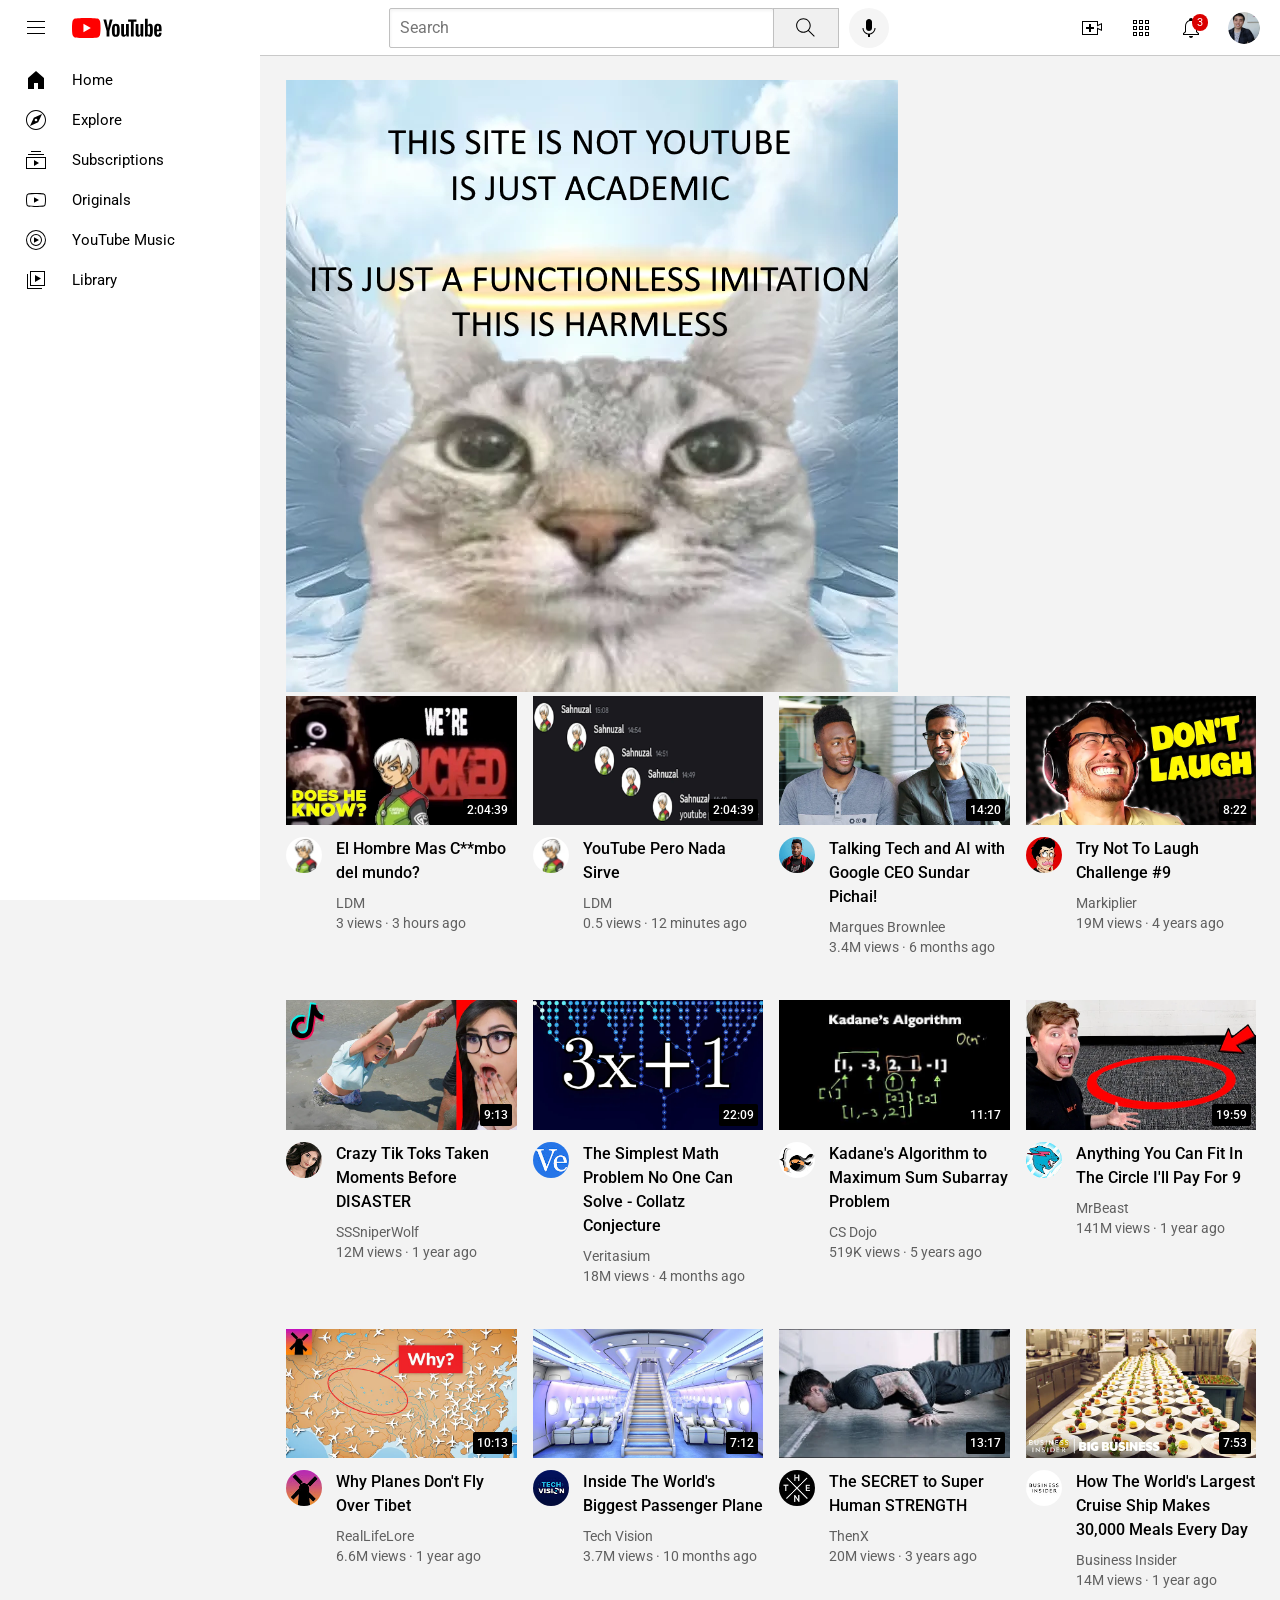
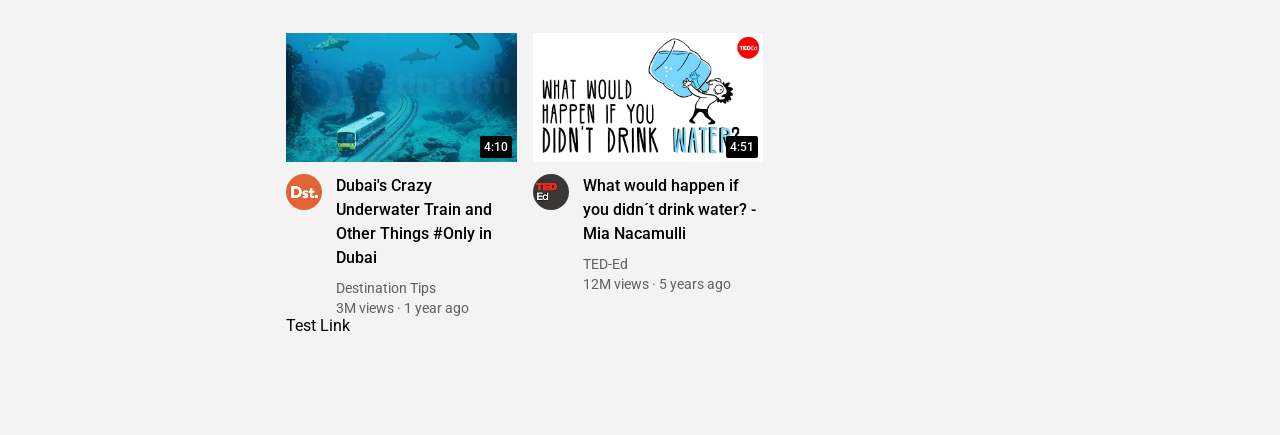
==== commit c6be4352: "Added image to clarify youtube clone phishing flag" ====
--- a/index.html
+++ b/index.html
@@ -1,11 +1,679 @@
-<!DOCTYPE html>
+<!doctype html>
 <html>
   <head>
-    <title>Test Site</title>
-    <link rel="stylesheet" href="styles/test.css" />
+    <title>Youtube.com Clone</title>
+    <title>Text Practice</title>
+    <link rel="preconnect" href="https://fonts.googleapis.com" />
+    <link rel="preconnect" href="https://fonts.gstatic.com" crossorigin />
+    <link
+      href="https://fonts.googleapis.com/css2?family=Roboto:ital,wght@0,100..900;1,100..900&display=swap"
+      rel="stylesheet"
+    />
+    <link rel="stylesheet" href="styles/general.css" />
+    <link rel="stylesheet" href="styles/video.css" />
+    <link rel="stylesheet" href="styles/header.css" />
+    <link rel="stylesheet" href="styles/sidebar.css" />
   </head>
+
   <body>
-    <div>This is another html site</div>
-    <div>smth</div>
+    <header class="header">
+      <div class="left-section">
+        <img class="hamburger-menu" src="icons/hamburger-menu.svg" />
+        <img class="youtube-logo" src="icons/youtube-logo.svg" />
+      </div>
+      <div class="middle-section">
+        <input class="search-bar" type="textbox" placeholder="Search" />
+        <button class="search-button">
+          <img class="search-icon" src="icons/search.svg" />
+          <div class="tooltip">Search</div>
+          <!--
+            Tooltip done with position absolute inside a position relative element
+          -->
+        </button>
+        <button class="voice-search-button">
+          <img class="voice-search-icon" src="icons/voice-search-icon.svg" />
+          <div class="tooltip">Search with your voice</div>
+        </button>
+      </div>
+      <div class="right-section">
+        <div class="upload-icon-container">
+          <img class="upload-icon" src="icons/upload.svg" />
+          <div class="tooltip">Create</div>
+        </div>
+        <div class="youtube-apps-icon-container">
+          <img class="youtube-apps-icon" src="icons/youtube-apps.svg" />
+          <div class="tooltip">Youtube Apps</div>
+        </div>
+        <div class="notifications-icon-container">
+          <img class="notifications-icon" src="icons/notifications.svg" />
+          <div class="notifications-count">3</div>
+          <div class="tooltip">Notifications</div>
+        </div>
+        <img
+          class="current-user-picture"
+          src="channel-pictures/my-channel.jpeg"
+        />
+      </div>
+    </header>
+
+    <nav class="sidebar">
+      <div class="sidebar-link">
+        <img src="icons/home.svg" />
+        <div>Home</div>
+      </div>
+      <div class="sidebar-link">
+        <img src="icons/explore.svg" />
+        <div>Explore</div>
+      </div>
+      <div class="sidebar-link">
+        <img src="icons/subscriptions.svg" />
+        <div>Subscriptions</div>
+      </div>
+      <div class="sidebar-link">
+        <img src="icons/originals.svg" />
+        <div>Originals</div>
+      </div>
+      <div class="sidebar-link">
+        <img src="icons/youtube-music.svg" />
+        <div>YouTube Music</div>
+      </div>
+      <div class="sidebar-link">
+        <img src="icons/library.svg" />
+        <div>Library</div>
+      </div>
+    </nav>
+
+    <main>
+      <img src="cat.png" />
+      <section class="video-grid">
+        <div class="video-preview">
+          <div class="thumbnail-row">
+            <a href="https://www.google.com">
+              <img class="thumbnail" src="thumbnails/thumbnail-13.webp" />
+            </a>
+            <div class="video-time">2:04:39</div>
+          </div>
+
+          <div class="video-info-grid">
+            <div class="channel-picture">
+              <div class="channel-picture-container">
+                <a href="https://www.google.com">
+                  <img
+                    class="profile-picture"
+                    src="channel-pictures/channel-13.webp"
+                  />
+                </a>
+                <div class="tooltip">
+                  <img
+                    class="tooltip-profile-picture"
+                    src="channel-pictures/channel-13.webp"
+                  />
+                  <div>
+                    <div class="tooltip-channel-name">LDM</div>
+                    <div class="tooltip-channel-subs">2 subscribers</div>
+                  </div>
+                </div>
+              </div>
+            </div>
+            <div class="video-info">
+              <p class="video-title">
+                <a href="https://www.google.com">
+                  El Hombre Mas C**mbo del mundo?
+                </a>
+              </p>
+              <p class="video-author">LDM</p>
+              <p class="video-stats">3 views &#183; 3 hours ago</p>
+            </div>
+          </div>
+        </div>
+
+        <div class="video-preview">
+          <div class="thumbnail-row">
+            <a href="https://www.google.com">
+              <img class="thumbnail" src="thumbnails/thumbnail-14.webp" />
+            </a>
+            <div class="video-time">2:04:39</div>
+          </div>
+
+          <div class="video-info-grid">
+            <div class="channel-picture">
+              <div class="channel-picture-container">
+                <a href="https://www.google.com">
+                  <img
+                    class="profile-picture"
+                    src="channel-pictures/channel-13.webp"
+                  />
+                </a>
+                <div class="tooltip">
+                  <img
+                    class="tooltip-profile-picture"
+                    src="channel-pictures/channel-13.webp"
+                  />
+                  <div>
+                    <div class="tooltip-channel-name">LDM</div>
+                    <div class="tooltip-channel-subs">2 subscribers</div>
+                  </div>
+                </div>
+              </div>
+            </div>
+            <div class="video-info">
+              <p class="video-title">
+                <a href="https://www.google.com">
+                  YouTube Pero Nada Sirve
+                </a>
+              </p>
+              <p class="video-author">LDM</p>
+              <p class="video-stats">0.5 views &#183; 12 minutes ago</p>
+            </div>
+          </div>
+        </div>
+        
+        <div class="video-preview">
+          <div class="thumbnail-row">
+            <a href="https://www.youtube.com/watch?v=n2RNcPRtAiY">
+              <img class="thumbnail" src="thumbnails/thumbnail-1.webp" />
+            </a>
+
+            <div class="video-time">14:20</div>
+          </div>
+
+          <div class="video-info-grid">
+            <div class="channel-picture">
+              <div class="channel-picture-container">
+                <a href="https://www.youtube.com/c/mkbhd">
+                  <img
+                    class="profile-picture"
+                    src="channel-pictures/channel-1.jpeg"
+                  />
+                </a>
+                <div class="tooltip">
+                  <img
+                    class="tooltip-profile-picture"
+                    src="channel-pictures/channel-1.jpeg"
+                  />
+                  <div>
+                    <div class="tooltip-channel-name">Marques Brownlee</div>
+                    <div class="tooltip-channel-subs">15M subscribers</div>
+                  </div>
+                </div>
+              </div>
+            </div>
+            <div class="video-info">
+              <p class="video-title">
+                <a href="https://www.youtube.com/watch?v=n2RNcPRtAiY"
+                  >Talking Tech and AI with Google CEO Sundar Pichai!</a
+                >
+              </p>
+              <p class="video-author">Marques Brownlee</p>
+              <p class="video-stats">3.4M views &#183; 6 months ago</p>
+            </div>
+          </div>
+        </div>
+
+        <div class="video-preview">
+          <div class="thumbnail-row">
+            <a href="https://www.youtube.com/watch?v=mP0RAo9SKZk">
+              <img class="thumbnail" src="thumbnails/thumbnail-2.webp" />
+            </a>
+            <div class="video-time">8:22</div>
+          </div>
+
+          <div class="video-info-grid">
+            <div class="channel-picture">
+              <div class="channel-picture-container">
+                <a href="https://www.youtube.com/c/markiplier">
+                  <img
+                    class="profile-picture"
+                    src="channel-pictures/channel-2.jpeg"
+                  />
+                </a>
+                <div class="tooltip">
+                  <img
+                    class="tooltip-profile-picture"
+                    src="channel-pictures/channel-2.jpeg"
+                  />
+                  <div>
+                    <div class="tooltip-channel-name">Markiplier</div>
+                    <div class="tooltip-channel-subs">22M subscribers</div>
+                  </div>
+                </div>
+              </div>
+            </div>
+            <div class="video-info">
+              <p class="video-title">
+                <a href="https://www.youtube.com/watch?v=mP0RAo9SKZk"
+                  >Try Not To Laugh Challenge #9</a
+                >
+              </p>
+              <p class="video-author">Markiplier</p>
+              <p class="video-stats">19M views &#183; 4 years ago</p>
+            </div>
+          </div>
+        </div>
+
+        <div class="video-preview">
+          <div class="thumbnail-row">
+            <a href="https://www.youtube.com/watch?v=FgjPQQeTh1w">
+              <img class="thumbnail" src="thumbnails/thumbnail-3.webp" />
+            </a>
+
+            <div class="video-time">9:13</div>
+          </div>
+
+          <div class="video-info-grid">
+            <div class="channel-picture">
+              <div class="channel-picture-container">
+                <a href="https://www.youtube.com/user/SSSniperWolf">
+                  <img
+                    class="profile-picture"
+                    src="channel-pictures/channel-3.jpeg"
+                  />
+                </a>
+                <div class="tooltip">
+                  <img
+                    class="tooltip-profile-picture"
+                    src="channel-pictures/channel-3.jpeg"
+                  />
+                  <div>
+                    <div class="tooltip-channel-name">SSSniperWolf</div>
+                    <div class="tooltip-channel-subs">19M subscribers</div>
+                  </div>
+                </div>
+              </div>
+            </div>
+            <div class="video-info">
+              <p class="video-title">
+                <a href="https://www.youtube.com/watch?v=FgjPQQeTh1w">
+                  Crazy Tik Toks Taken Moments Before DISASTER
+                </a>
+              </p>
+              <p class="video-author">SSSniperWolf</p>
+              <p class="video-stats">12M views &#183; 1 year ago</p>
+            </div>
+          </div>
+        </div>
+
+        <div class="video-preview">
+          <div class="thumbnail-row">
+            <a href="https://www.youtube.com/watch?v=094y1Z2wpJg">
+              <img class="thumbnail" src="thumbnails/thumbnail-4.webp" />
+            </a>
+            <div class="video-time">22:09</div>
+          </div>
+
+          <div class="video-info-grid">
+            <div class="channel-picture">
+              <div class="channel-picture-container">
+                <a href="https://www.youtube.com/c/veritasium">
+                  <img
+                    class="profile-picture"
+                    src="channel-pictures/channel-4.jpeg"
+                  />
+                </a>
+                <div class="tooltip">
+                  <img
+                    class="tooltip-profile-picture"
+                    src="channel-pictures/channel-4.jpeg"
+                  />
+                  <div>
+                    <div class="tooltip-channel-name">Veritasium</div>
+                    <div class="tooltip-channel-subs">10M subscribers</div>
+                  </div>
+                </div>
+              </div>
+            </div>
+            <div class="video-info">
+              <p class="video-title">
+                <a href="https://www.youtube.com/watch?v=094y1Z2wpJg">
+                  The Simplest Math Problem No One Can Solve - Collatz
+                  Conjecture
+                </a>
+              </p>
+              <p class="video-author">Veritasium</p>
+              <p class="video-stats">18M views &#183; 4 months ago</p>
+            </div>
+          </div>
+        </div>
+
+        <div class="video-preview">
+          <div class="thumbnail-row">
+            <a href="https://www.youtube.com/watch?v=86CQq3pKSUw">
+              <img class="thumbnail" src="thumbnails/thumbnail-5.webp" />
+            </a>
+            <div class="video-time">11:17</div>
+          </div>
+
+          <div class="video-info-grid">
+            <div class="channel-picture">
+              <div class="channel-picture-container">
+                <a href="https://www.youtube.com/c/CSDojo">
+                  <img
+                    class="profile-picture"
+                    src="channel-pictures/channel-5.jpeg"
+                  />
+                </a>
+                <div class="tooltip">
+                  <img
+                    class="tooltip-profile-picture"
+                    src="channel-pictures/channel-5.jpeg"
+                  />
+                  <div>
+                    <div class="tooltip-channel-name">CS Dojo</div>
+                    <div class="tooltip-channel-subs">7M subscribers</div>
+                  </div>
+                </div>
+              </div>
+            </div>
+            <div class="video-info">
+              <p class="video-title">
+                <a href="https://www.youtube.com/watch?v=86CQq3pKSUw">
+                  Kadane's Algorithm to Maximum Sum Subarray Problem
+                </a>
+              </p>
+              <p class="video-author">CS Dojo</p>
+              <p class="video-stats">519K views &#183; 5 years ago</p>
+            </div>
+          </div>
+        </div>
+
+        <div class="video-preview">
+          <div class="thumbnail-row">
+            <a href="https://www.youtube.com/watch?v=yXWw0_UfSFg">
+              <img class="thumbnail" src="thumbnails/thumbnail-6.webp" />
+            </a>
+            <div class="video-time">19:59</div>
+          </div>
+
+          <div class="video-info-grid">
+            <div class="channel-picture">
+              <div class="channel-picture-container">
+                <a
+                  href="https://www.youtube.com/channel/UCX6OQ3DkcsbYNE6H8uQQuVA"
+                >
+                  <img
+                    class="profile-picture"
+                    src="channel-pictures/channel-6.jpeg"
+                  />
+                </a>
+                <div class="tooltip">
+                  <img
+                    class="tooltip-profile-picture"
+                    src="channel-pictures/channel-6.jpeg"
+                  />
+                  <div>
+                    <div class="tooltip-channel-name">MrBeast</div>
+                    <div class="tooltip-channel-subs">27M subscribers</div>
+                  </div>
+                </div>
+              </div>
+            </div>
+            <div class="video-info">
+              <p class="video-title">
+                <a href="https://www.youtube.com/watch?v=yXWw0_UfSFg">
+                  Anything You Can Fit In The Circle I&#39;ll Pay For 9
+                </a>
+              </p>
+              <p class="video-author">MrBeast</p>
+              <p class="video-stats">141M views &#183; 1 year ago</p>
+            </div>
+          </div>
+        </div>
+
+        <div class="video-preview">
+          <div class="thumbnail-row">
+            <a href="https://www.youtube.com/watch?v=fNVa1qMbF9Y">
+              <img class="thumbnail" src="thumbnails/thumbnail-7.webp" />
+            </a>
+            <div class="video-time">10:13</div>
+          </div>
+
+          <div class="video-info-grid">
+            <div class="channel-picture">
+              <div class="channel-picture-container">
+                <a
+                  href="https://www.youtube.com/channel/UCP5tjEmvPItGyLhmjdwP7Ww"
+                >
+                  <img
+                    class="profile-picture"
+                    src="channel-pictures/channel-7.jpeg"
+                  />
+                </a>
+                <div class="tooltip">
+                  <img
+                    class="tooltip-profile-picture"
+                    src="channel-pictures/channel-7.jpeg"
+                  />
+                  <div>
+                    <div class="tooltip-channel-name">RealLifeLore</div>
+                    <div class="tooltip-channel-subs">6M subscribers</div>
+                  </div>
+                </div>
+              </div>
+            </div>
+            <div class="video-info">
+              <p class="video-title">
+                <a href="https://www.youtube.com/watch?v=fNVa1qMbF9Y">
+                  Why Planes Don&#39;t Fly Over Tibet
+                </a>
+              </p>
+              <p class="video-author">RealLifeLore</p>
+              <p class="video-stats">6.6M views &#183; 1 year ago</p>
+            </div>
+          </div>
+        </div>
+
+        <div class="video-preview">
+          <div class="thumbnail-row">
+            <a href="https://www.youtube.com/watch?v=lFm4EM1juls">
+              <img class="thumbnail" src="thumbnails/thumbnail-8.webp" />
+            </a>
+            <div class="video-time">7:12</div>
+          </div>
+
+          <div class="video-info-grid">
+            <div class="channel-picture">
+              <div class="channel-picture-container">
+                <a
+                  href="https://www.youtube.com/channel/UCHAK6CyegY22Zj2GWrcaIxg"
+                >
+                  <img
+                    class="profile-picture"
+                    src="channel-pictures/channel-8.jpeg"
+                  />
+                </a>
+                <div class="tooltip">
+                  <img
+                    class="tooltip-profile-picture"
+                    src="channel-pictures/channel-8.jpeg"
+                  />
+                  <div>
+                    <div class="tooltip-channel-name">Tech Vision</div>
+                    <div class="tooltip-channel-subs">9M subscribers</div>
+                  </div>
+                </div>
+              </div>
+            </div>
+            <div class="video-info">
+              <p class="video-title">
+                <a href="https://www.youtube.com/watch?v=lFm4EM1juls">
+                  Inside The World&#39;s Biggest Passenger Plane
+                </a>
+              </p>
+              <p class="video-author">Tech Vision</p>
+              <p class="video-stats">3.7M views &#183; 10 months ago</p>
+            </div>
+          </div>
+        </div>
+
+        <div class="video-preview">
+          <div class="thumbnail-row">
+            <a href="https://www.youtube.com/watch?v=ixmxOlcrlUc">
+              <img class="thumbnail" src="thumbnails/thumbnail-9.webp" />
+            </a>
+            <div class="video-time">13:17</div>
+          </div>
+
+          <div class="video-info-grid">
+            <div class="channel-picture">
+              <div class="channel-picture-container">
+                <a href="https://www.youtube.com/c/OFFICIALTHENXSTUDIOS">
+                  <img
+                    class="profile-picture"
+                    src="channel-pictures/channel-9.jpeg"
+                  />
+                </a>
+                <div class="tooltip">
+                  <img
+                    class="tooltip-profile-picture"
+                    src="channel-pictures/channel-9.jpeg"
+                  />
+                  <div>
+                    <div class="tooltip-channel-name">Tech Vision</div>
+                    <div class="tooltip-channel-subs">4M subscribers</div>
+                  </div>
+                </div>
+              </div>
+            </div>
+            <div class="video-info">
+              <p class="video-title">
+                <a href="https://www.youtube.com/watch?v=ixmxOlcrlUc">
+                  The SECRET to Super Human STRENGTH
+                </a>
+              </p>
+              <p class="video-author">ThenX</p>
+              <p class="video-stats">20M views &#183; 3 years ago</p>
+            </div>
+          </div>
+        </div>
+
+        <div class="video-preview">
+          <div class="thumbnail-row">
+            <a href="https://www.youtube.com/watch?v=R2vXbFp5C9o">
+              <img class="thumbnail" src="thumbnails/thumbnail-10.webp" />
+            </a>
+            <div class="video-time">7:53</div>
+          </div>
+
+          <div class="video-info-grid">
+            <div class="channel-picture">
+              <div class="channel-picture-container">
+                <a href="https://www.youtube.com/user/businessinsider">
+                  <img
+                    class="profile-picture"
+                    src="channel-pictures/channel-10.jpeg"
+                  />
+                </a>
+                <div class="tooltip">
+                  <img
+                    class="tooltip-profile-picture"
+                    src="channel-pictures/channel-10.jpeg"
+                  />
+                  <div>
+                    <div class="tooltip-channel-name">Business Insider</div>
+                    <div class="tooltip-channel-subs">7M subscribers</div>
+                  </div>
+                </div>
+              </div>
+            </div>
+            <div class="video-info">
+              <p class="video-title">
+                <a href="https://www.youtube.com/watch?v=R2vXbFp5C9o">
+                  How The World&#39;s Largest Cruise Ship Makes 30,000 Meals
+                  Every Day
+                </a>
+              </p>
+              <p class="video-author">Business Insider</p>
+              <p class="video-stats">14M views &#183; 1 year ago</p>
+            </div>
+          </div>
+        </div>
+
+        <div class="video-preview">
+          <div class="thumbnail-row">
+            <a href="https://www.youtube.com/watch?v=0nZuYyXET3s">
+              <img class="thumbnail" src="thumbnails/thumbnail-11.webp" />
+            </a>
+            <div class="video-time">4:10</div>
+          </div>
+
+          <div class="video-info-grid">
+            <div class="channel-picture">
+              <div class="channel-picture-container">
+                <a href="https://www.youtube.com/c/Destinationtips">
+                  <img
+                    class="profile-picture"
+                    src="channel-pictures/channel-11.jpeg"
+                  />
+                </a>
+                <div class="tooltip">
+                  <img
+                    class="tooltip-profile-picture"
+                    src="channel-pictures/channel-11.jpeg"
+                  />
+                  <div>
+                    <div class="tooltip-channel-name">Destination Tips</div>
+                    <div class="tooltip-channel-subs">5M subscribers</div>
+                  </div>
+                </div>
+              </div>
+            </div>
+            <div class="video-info">
+              <p class="video-title">
+                <a href="https://www.youtube.com/watch?v=0nZuYyXET3s">
+                  Dubai&#39;s Crazy Underwater Train and Other Things #Only in
+                  Dubai
+                </a>
+              </p>
+              <p class="video-author">Destination Tips</p>
+              <p class="video-stats">3M views &#183; 1 year ago</p>
+            </div>
+          </div>
+        </div>
+
+        <div class="video-preview">
+          <div class="thumbnail-row">
+            <a href="https://www.youtube.com/watch?v=0nZuYyXET3s">
+              <img class="thumbnail" src="thumbnails/thumbnail-12.webp" />
+            </a>
+            <div class="video-time">4:51</div>
+          </div>
+
+          <div class="video-info-grid">
+            <div class="channel-picture">
+              <div class="channel-picture-container">
+                <a href="https://www.youtube.com/c/Destinationtips">
+                  <img
+                    class="profile-picture"
+                    src="channel-pictures/channel-12.jpeg"
+                  />
+                </a>
+                <div class="tooltip">
+                  <img
+                    class="tooltip-profile-picture"
+                    src="channel-pictures/channel-12.jpeg"
+                  />
+                  <div>
+                    <div class="tooltip-channel-name">TED-Ed</div>
+                    <div class="tooltip-channel-subs">26M subscribers</div>
+                  </div>
+                </div>
+              </div>
+            </div>
+            <div class="video-info">
+              <p class="video-title">
+                <a href="https://www.youtube.com/watch?v=0nZuYyXET3s">
+                  What would happen if you didn&acute;t drink water? - Mia
+                  Nacamulli
+                </a>
+              </p>
+              <p class="video-author">TED-Ed</p>
+              <p class="video-stats">12M views &#183; 5 years ago</p>
+            </div>
+          </div>
+        </div>
+
+      </section>
+      <a href="test.html">Test Link</a>
+    </main>
   </body>
 </html>
--- a/styles/general.css
+++ b/styles/general.css
@@ -0,0 +1,26 @@
+body {
+  /*The style below, will be inherited (text-style)*/
+  font-family: Roboto, Arial;
+  margin: 0;
+  padding-top: 80px;
+  padding-left: 96px;
+  padding-right: 24px;
+  background-color: rgb(243, 243, 243);
+  margin-bottom: 100px;
+}
+
+@media (min-width: 1200.1px) {
+  body {
+    padding-left: 286px;
+  }
+}
+
+p, a {
+  margin-top: 0;
+  margin-bottom: 0;
+}
+
+a {
+  color: black;
+  text-decoration: none;
+}
--- a/styles/video.css
+++ b/styles/video.css
@@ -0,0 +1,129 @@
+.thumbnail-row {
+  margin-bottom: 8px;
+  position: relative;
+}
+
+.thumbnail {
+  width: 100%;
+}
+
+.video-info-grid {
+  display: grid;
+  grid-template-columns: 50px 1fr;
+}
+
+.channel-picture-container {
+  position: relative;
+  display: inline-block;
+}
+
+.channel-picture-container .tooltip {
+  position: absolute;
+  background-color: white;
+  left: 0;
+  top: 45px;
+  box-shadow: 0 0 8px rgba(0, 0, 0, 0.402);
+  border-radius: 6px;
+  padding-left: 15px;
+  padding-right: 15px;
+  padding-top: 10px;
+  padding-bottom: 10px;
+  display: flex;
+  white-space: nowrap;
+  align-items: center;
+  opacity: 0;
+  transition: opacity 0.15s;
+  pointer-events: none;
+  z-index: 1;
+}
+
+.channel-picture-container:hover .tooltip {
+  opacity: 1;
+}
+
+.tooltip-profile-picture {
+  width: 50px;
+  border-radius: 25px;
+  margin-right: 10px;
+}
+
+.tooltip-channel-name {
+  font-weight: bold;
+  margin-bottom: 3px;
+}
+
+.tooltip-channel-subs {
+  font-size: 14px;
+  color: rgb(96, 96, 96);
+}
+
+.profile-picture {
+  width: 36px;
+  border-radius: 18px;
+}
+
+.video-title {
+  font-size: 14px;
+  font-weight: 500;
+  line-height: 20px;
+  margin-bottom: 10px;
+}
+
+.video-author,
+.video-stats {
+  font-size: 12px;
+  color: rgb(96, 96, 96);
+}
+
+.video-author {
+  margin-bottom: 4px;
+}
+
+@media (min-width: 1000px) {
+  .video-author,
+  .video-stats {
+    font-size: 14px;
+  }
+
+  .video-title {
+    font-size: 16px;
+    line-height: 24px;
+  }
+}
+
+.video-grid {
+  display: grid;
+  grid-template-columns: 1fr 1fr 1fr;
+  column-gap: 16px;
+  row-gap: 45px;
+}
+
+@media (max-width: 750px) {
+  .video-grid {
+    grid-template-columns: 1fr 1fr;
+  }
+}
+
+@media (min-width: 751px) and (max-width: 999px) {
+  .video-grid {
+    grid-template-columns: 1fr 1fr 1fr;
+  }
+}
+
+@media (min-width: 1000px) {
+  .video-grid {
+    grid-template-columns: 1fr 1fr 1fr 1fr;
+  }
+}
+
+.video-time {
+  background-color: black;
+  color: white;
+  position: absolute;
+  bottom: 8px;
+  right: 5px;
+  font-size: 12px;
+  font-weight: 500;
+  padding: 4px;
+  border-radius: 2px;
+}
--- a/styles/header.css
+++ b/styles/header.css
@@ -0,0 +1,158 @@
+.header {
+  height: 55px;
+  display: flex;
+  justify-content: space-between;
+  position: fixed;
+  top: 0;
+  left: 0;
+  right: 0;
+  background-color: white;
+  border-bottom-width: 1px;
+  border-bottom-style: solid;
+  border-bottom-color: rgb(201, 201, 201);
+  z-index: 100;
+}
+
+.left-section {
+  margin-right: 70px;
+  display: flex;
+  align-items: center;
+}
+
+.hamburger-menu {
+  height: 24px;
+  margin-left: 24px;
+  margin-right: 24px;
+}
+
+.youtube-logo {
+  height: 20px;
+}
+
+.middle-section {
+  flex: 1;
+  margin-right: 35px;
+  max-width: 500px;
+  display: flex;
+  align-items: center;
+}
+
+.search-bar {
+  font-family: Roboto, Arial;
+  flex: 1;
+  width: 0;
+  height: 36px;
+  padding-left: 10px;
+  font-size: 16px;
+  border: 1px solid rgb(192, 192, 192);
+  border-radius: 2px;
+  box-shadow: inset 1px 2px 3px rgba(0, 0, 0, 0.048);
+}
+
+.search-bar::placeholder {
+  font-size: 16px;
+}
+
+.search-button {
+  height: 40px;
+  width: 66px;
+  background-color: rgb(240, 240, 240);
+  border-width: 1px;
+  border-style: solid;
+  border-color: rgb(192, 192, 192);
+  margin-left: -1px;
+  margin-right: 10px;
+}
+
+.search-button,
+.voice-search-button,
+.upload-icon-container,
+.youtube-apps-icon-container,
+.notifications-icon-container {
+  position: relative;
+  display: flex;
+  justify-content: center;
+  align-items: center;
+}
+
+.search-button .tooltip,
+.voice-search-button .tooltip,
+.upload-icon-container .tooltip,
+.youtube-apps-icon-container .tooltip,
+.notifications-icon-container .tooltip {
+  position: absolute;
+  background-color: gray;
+  color: white;
+  padding-top: 4px;
+  padding-bottom: 4px;
+  padding-left: 8px;
+  padding-right: 8px;
+  border-radius: 2px;
+  font-size: 12px;
+  bottom: -30px;
+  opacity: 0;
+  transition: opacity 0.15s;
+  pointer-events: none;
+  white-space: nowrap;
+  z-index: 1;
+}
+
+.search-button:hover .tooltip,
+.voice-search-button:hover .tooltip,
+.upload-icon-container:hover .tooltip,
+.youtube-apps-icon-container:hover .tooltip,
+.notifications-icon-container:hover .tooltip {
+  opacity: 1;
+}
+
+.search-icon {
+  height: 25px;
+}
+
+.voice-search-button {
+  height: 40px;
+  width: 40px;
+  background-color: rgb(245, 245, 245);
+  border-radius: 20px;
+  border: none;
+}
+
+.voice-search-icon {
+  height: 24px;
+}
+
+.right-section {
+  width: 180px;
+  margin-right: 20px;
+  display: flex;
+  align-items: center;
+  justify-content: space-between;
+  flex-shrink: 0;
+}
+
+.upload-icon,
+.youtube-apps-icon,
+.notifications-icon {
+  height: 24px;
+}
+
+.notifications-count {
+  position: absolute;
+  top: -2px;
+  right: -5px;
+  background-color: rgb(218, 0, 0);
+  color: white;
+
+  font-size: 11px;
+  padding-left: 5px;
+  padding-right: 5px;
+  padding-top: 2px;
+  padding-bottom: 2px;
+  border-radius: 15px;
+  /*border-color: white*/
+}
+
+.current-user-picture {
+  height: 32px;
+  border-radius: 16px;
+}
--- a/styles/sidebar.css
+++ b/styles/sidebar.css
@@ -0,0 +1,64 @@
+.sidebar {
+  position: fixed;
+  left: 0;
+  bottom: 0;
+  top: 55px;
+  background-color: white;
+  width: 72px;
+  z-index: 101;
+  padding-top: 5px;
+  transition:
+    padding 0.15s,
+    width 0.15s;
+}
+
+.sidebar-link {
+  height: 74px;
+  display: flex;
+  justify-content: center;
+  align-items: center;
+  flex-direction: column;
+  cursor: pointer;
+  transition:
+    height 0.15s,
+    justify-content 0.15s,
+    flex-direction 0.15s,
+    padding 0.15s;
+}
+
+.sidebar-link:hover {
+  background-color: rgb(235, 235, 235);
+}
+
+.sidebar-link img {
+  height: 24px;
+  margin-bottom: 4px;
+  transition: margin 0.15s;
+}
+
+.sidebar-link div {
+  font-size: 10px;
+  transition: font-size 0.15s;
+}
+
+@media (min-width: 1200px) {
+  .sidebar {
+    width: 260px;
+  }
+
+  .sidebar-link {
+    padding-left: 24px;
+    height: 40px;
+    justify-content: left;
+    flex-direction: row;
+  }
+
+  .sidebar-link img {
+    margin-bottom: 0;
+    margin-right: 24px;
+  }
+
+  .sidebar-link div {
+    font-size: 15px;
+  }
+}
